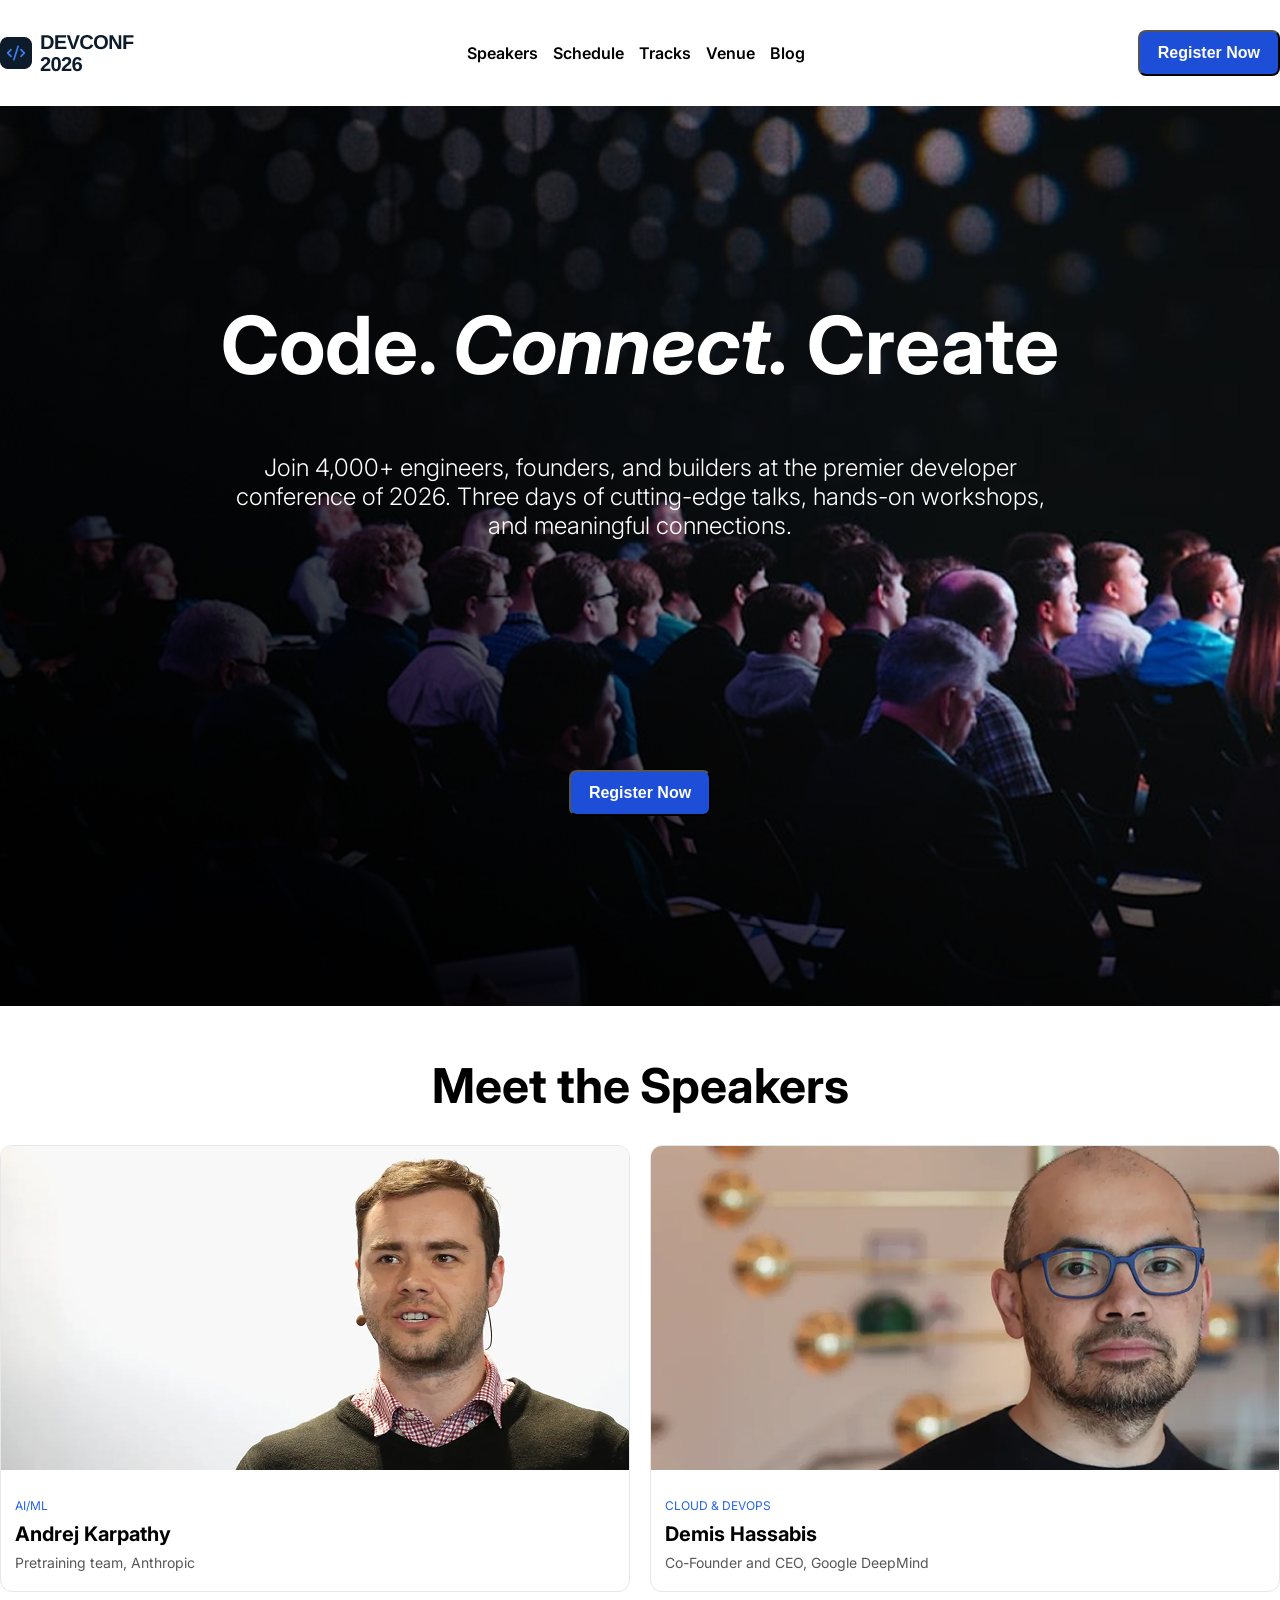
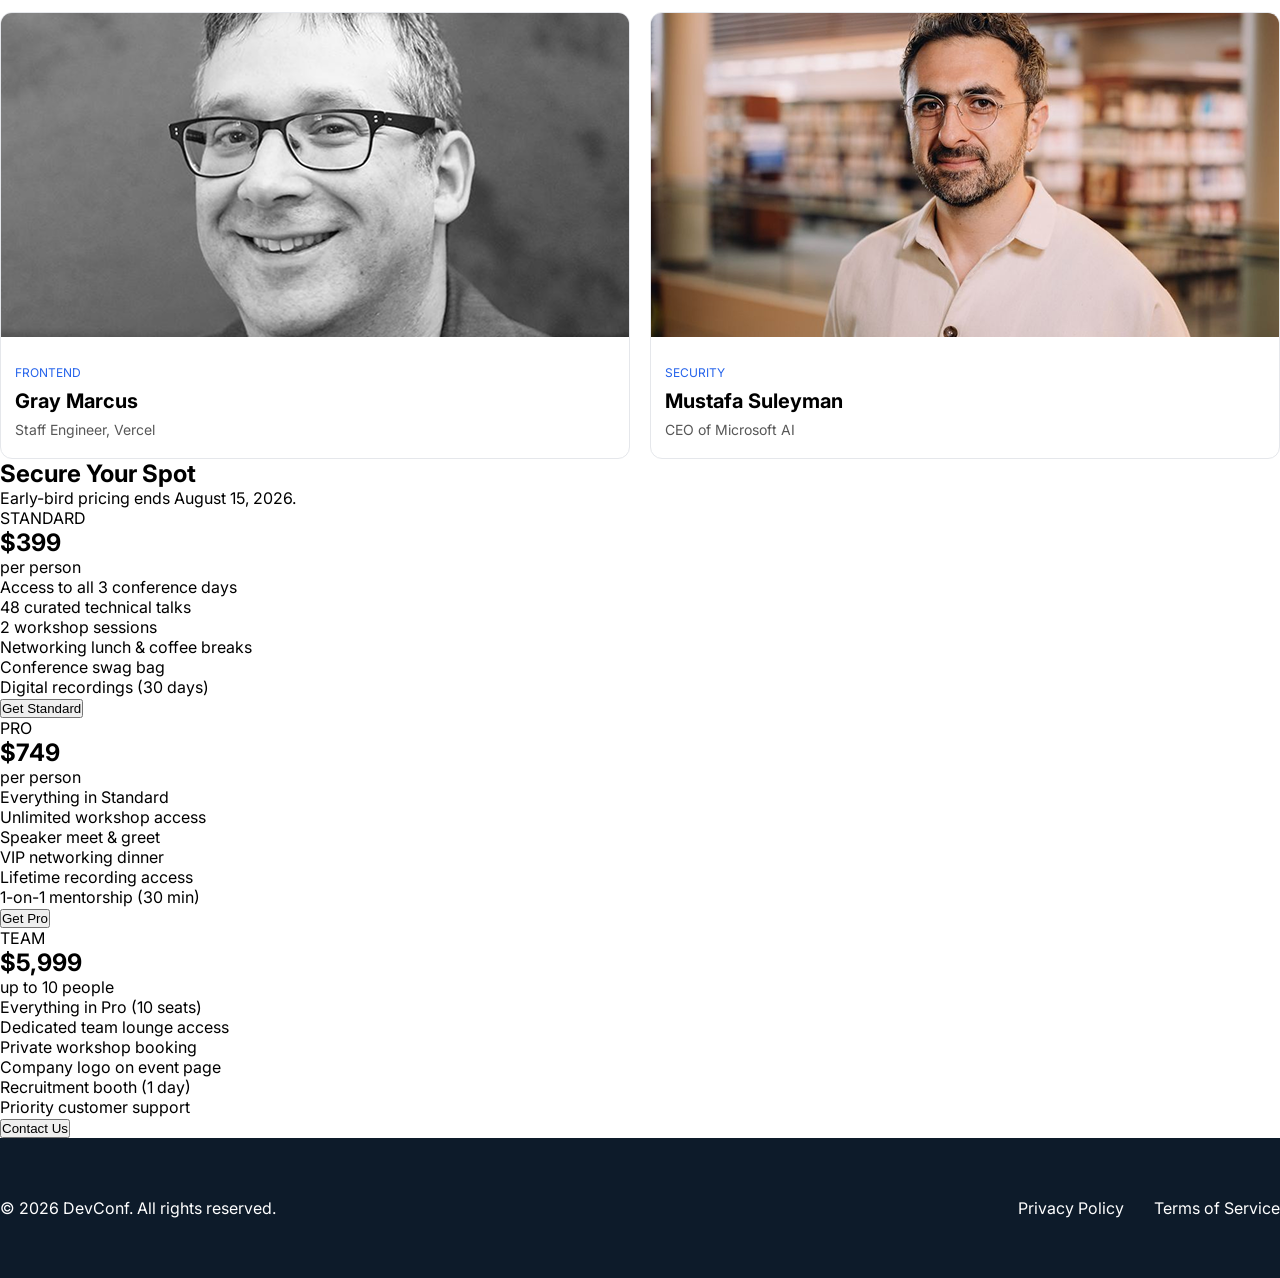
==== index.html @ ec82d4f7 "footer" ====
<!DOCTYPE html>
<html lang="en">

<head>
    <meta charset="UTF-8">
    <meta name="viewport" content="width=device-width, initial-scale=1.0">
    <title>PH- A01-AA-MARUF</title>
    <link rel="shortcut icon" href="./assets/favicon.png" type="image/x-icon">
    <link rel="stylesheet" href="style.css">
</head>

<body>
    <header class="container">
        <nav>
            <div class="logo">
                <img src="./assets/logo.png" alt="">
            </div>
            <div class="menu">
                <ul>
                    <li><a href="#">Speakers</a></li>
                    <li><a href="#">Schedule</a></li>
                    <li><a href="#">Tracks</a></li>
                    <li><a href="#">Venue</a></li>
                    <li><a href="#">Blog</a></li>
                </ul>
            </div>
            <div>
                <button type="button" class="button">Register Now</button>
            </div>
        </nav>
    </header>
    <main>
        <section class="hero">
            <div class="banner">
                <div class="banner-content">
                    <h2>Code. <em>Connect.</em> Create</h2>
                    <p>Join 4,000+ engineers, founders, and builders at the premier developer <br> conference of 2026.
                        Three
                        days
                        of cutting-edge talks, hands-on workshops, <br> and meaningful connections.</p>
                    <button type="button" class="button">Register Now</button>
                </div>
            </div>
        </section>

        <section class="speaker container">
            <h2>Meet the Speakers</h2>
            <div class="cards">
                <div class="card">
                    <img src="assets/andrej.png" alt="">
                    <div>
                        <span>AI/ML</span>
                        <h3>Andrej Karpathy</h3>
                        <p>Pretraining team, Anthropic</p>
                    </div>
                </div>


                <div class="card">
                    <img src="assets/demis.png" alt="">
                    <div>
                        <span>CLOUD & DEVOPS</span>
                        <h3>Demis Hassabis</h3>
                        <p>Co-Founder and CEO, Google DeepMind</p>
                    </div>
                </div>

                <div class="card">
                    <img src="assets/gary.png" alt="">
                    <div>
                        <span>FRONTEND</span>
                        <h3>Gray Marcus</h3>
                        <p>Staff Engineer, Vercel</p>
                    </div>
                </div>

                <div class="card">
                    <img src="assets/mustafa.png" alt="">
                    <div>
                        <span>SECURITY</span>
                        <h3>Mustafa Suleyman</h3>
                        <p>CEO of Microsoft AI</p>
                    </div>
                </div>
            </div>
        </section>

        <section>
            <div class="pricing">
                <h2>Secure Your Spot</h2>
                <p>Early-bird pricing ends August 15, 2026.</p>
                <div class="sys">
                    <div>
                        <span>STANDARD</span>
                        <h2>$399</h2>
                        <span>per person</span>
                        <ul>
                            <li>Access to all 3 conference days</li>
                            <li>48 curated technical talks</li>
                            <li>2 workshop sessions</li>
                            <li>Networking lunch & coffee breaks</li>
                            <li>Conference swag bag</li>
                            <li>Digital recordings (30 days)</li>
                        </ul>
                        <button type="button">Get Standard</button>
                    </div>
                    <div>
                        <span>PRO</span>
                        <h2>$749</h2>
                        <span>per person</span>
                        <ul>
                            <li>Everything in Standard</li>
                            <li>Unlimited workshop access</li>
                            <li>Speaker meet & greet</li>
                            <li>VIP networking dinner</li>
                            <li>Lifetime recording access</li>
                            <li>1-on-1 mentorship (30 min)</li>
                        </ul>
                        <button type="button">Get Pro</button>
                    </div>
                    <div>
                        <span>TEAM</span>
                        <h2>$5,999</h2>
                        <span>up to 10 people</span>
                        <ul>
                            <li>Everything in Pro (10 seats)</li>
                            <li>Dedicated team lounge access</li>
                            <li>Private workshop booking</li>
                            <li>Company logo on event page</li>
                            <li>Recruitment booth (1 day)</li>
                            <li>Priority customer support</li>
                        </ul>
                        <button type="button">Contact Us</button>
                    </div>
                </div>
            </div>
        </section>
        <section>
            <div class="contact"></div>
        </section>
    </main>
    <footer>
        <div class="container">
            <div class="foot">
                <div>
                    <p>© 2026 DevConf. All rights reserved.</p>
                </div>
                <div class="icon"></div>
                <div class="privacy-terms">
                    <p>Privacy Policy </p>
                    <p>Terms of Service</p>
                </div>
            </div>
        </div>

    </footer>
</body>

</html>
---- style.css ----
/* important things start */

@import url('https://fonts.googleapis.com/css2?family=Inter:ital,opsz,wght@0,14..32,100..900;1,14..32,100..900&display=swap');
*{
    margin: 0;
    padding: 0;
    box-sizing: border-box;
}

body {
    /* margin: 0 auto; */
    font-family: "Inter", sans-serif;
}

ul li {
    list-style: none;
}
a{
    text-decoration: none;
    color: black;
}

.container {
    max-width: 1280px;
    margin: 0 auto;
}
/* important things end */
/* nav start  */
nav{
    margin: 30px 0;
    display: flex;
    justify-content: space-between;
    align-items: center;
}

nav .logo {
    width: 134px;
    height: 44px;
    cursor: pointer;
} 

nav .menu ul{
    display: flex;
    justify-content: center;
    align-items: center;
    gap: 15px;
    font-size: 16px;
    font-weight: 600;
}

.button {
    padding: 12px 18px;
    background-color: #1d4ed8;
    color: white;
    border-radius: 8px;
    cursor: pointer;
    font-size: 16px;
    font-weight: bold;
}
/* nav end */
/* section banner start  */
.hero {
    background-image: url(assets/banner.png);
    background-repeat: no-repeat;
    background-size: cover;
    background-position: center;
    height: 100vh;
    
    display: flex;
    justify-content: center;
    align-items: center;
}

.hero .banner {
    color: white;
}

.banner-content {
    text-align: center;
}

.banner-content h2 {
    font-size: 80px;
    padding-bottom: 60px;
}

.banner-content p {
    line-height: initial;
    font-size: 24px;
    padding-bottom: 100px;
    font-weight: 300; 
}

.banner-content button {
    margin-top: 130px;
}
/* section banner end */

/* section speaker start */
.speaker {
    margin-top: 50px;
}

.speaker h2 {
    text-align: center;
    font-size: 48px;
    margin-bottom: 30px;
}

.speaker .cards {
    display: grid;
    grid-template-columns: repeat(2, 1fr);
    gap: 20px;
}

.speaker .cards .card {
    border: solid 1px #e5e7eb;
    border-radius: 12px;
    overflow: hidden;
    
}

.speaker .cards .card div {
    padding: 20px 14px;
}

.speaker .cards .card div h3 {
    padding: 8px 0;
}

.speaker .cards .card span {
    font-size: 12px;
    color: #2563EB;
}
.speaker .cards .card h3 {
    font-size: 20px;
    font-weight: bold;
}
.speaker .cards .card p {
    color: #575757;
    font-size: 14px;
}
/* section speaker end */

/* footer start */
footer {
    background-color: #0D1B2A;
    color: white;
}
.foot {
    display: flex;
    justify-content: space-between;
    align-items: center;
    font-size: 16px;
    padding: 60px 0;
} 
.foot .privacy-terms {
    display: flex;
    justify-content: center;
    align-items: center;
    gap: 30px;
}
/* footer end */
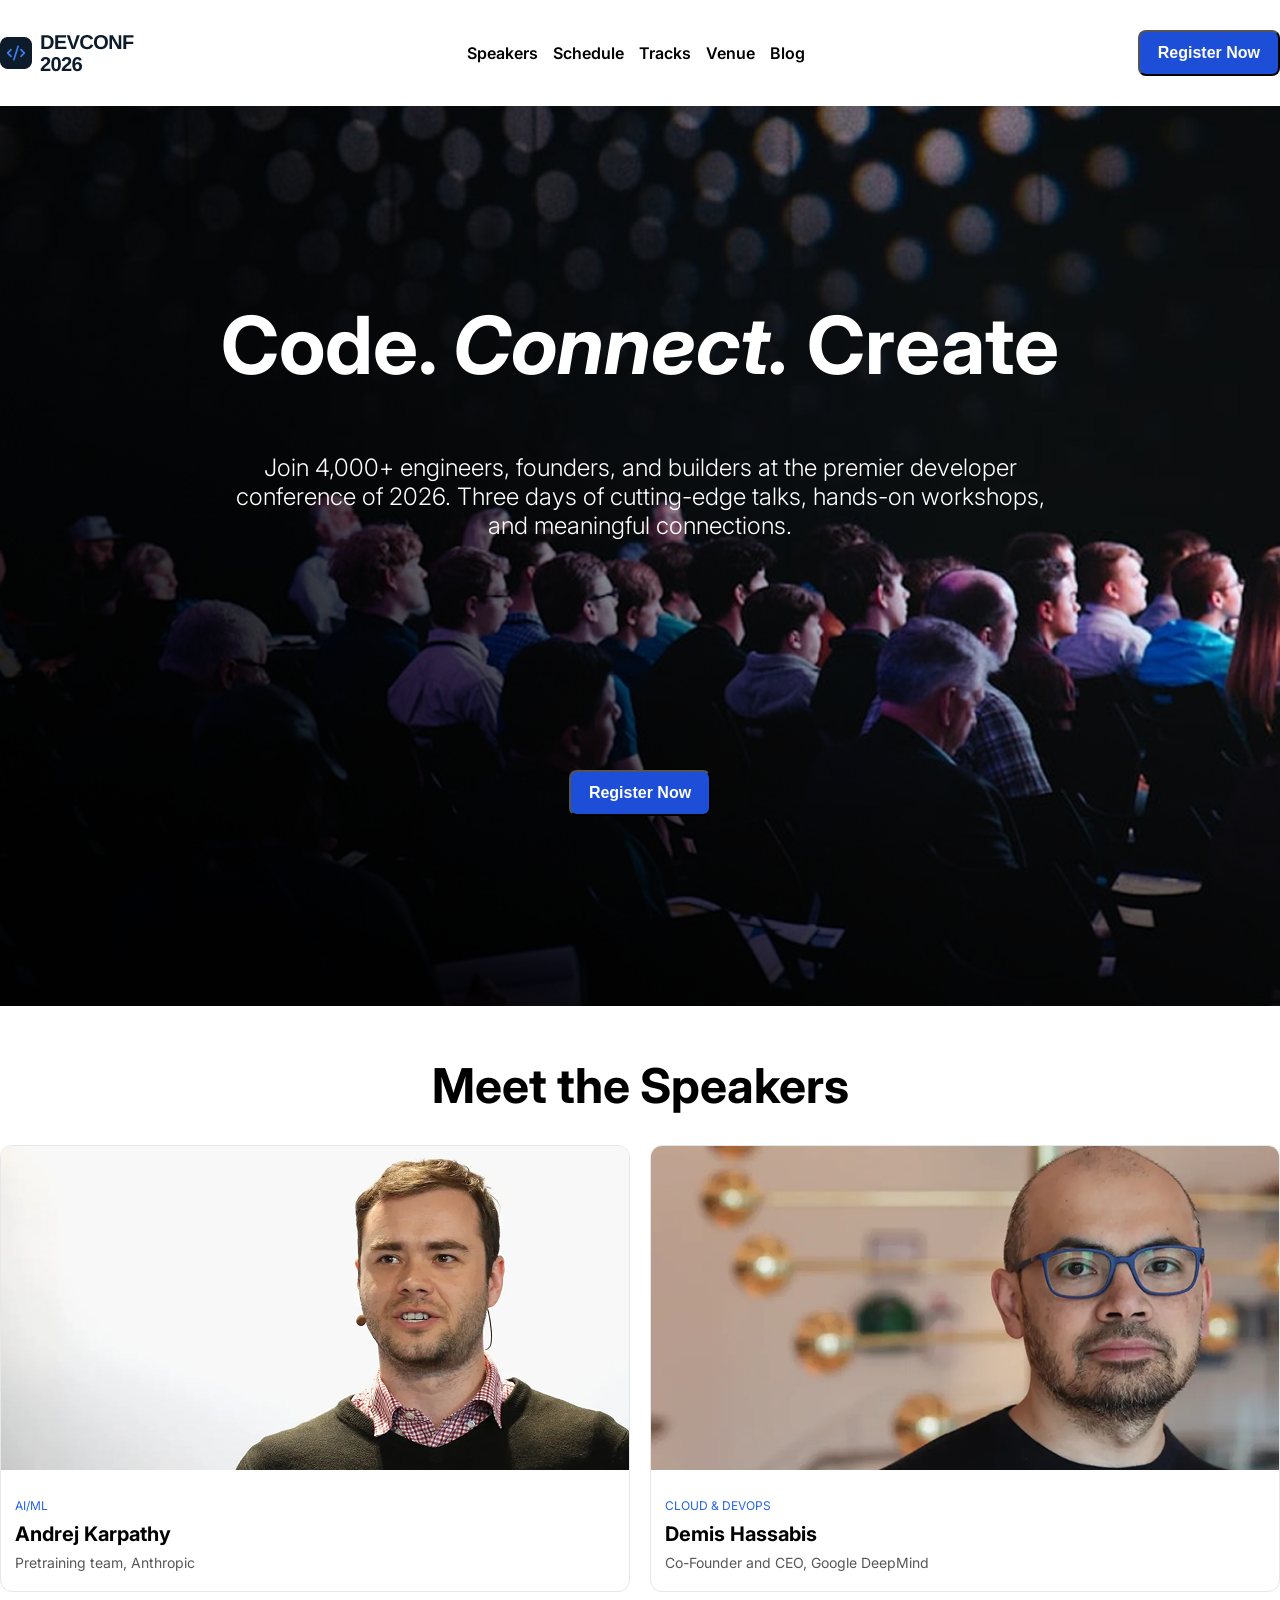
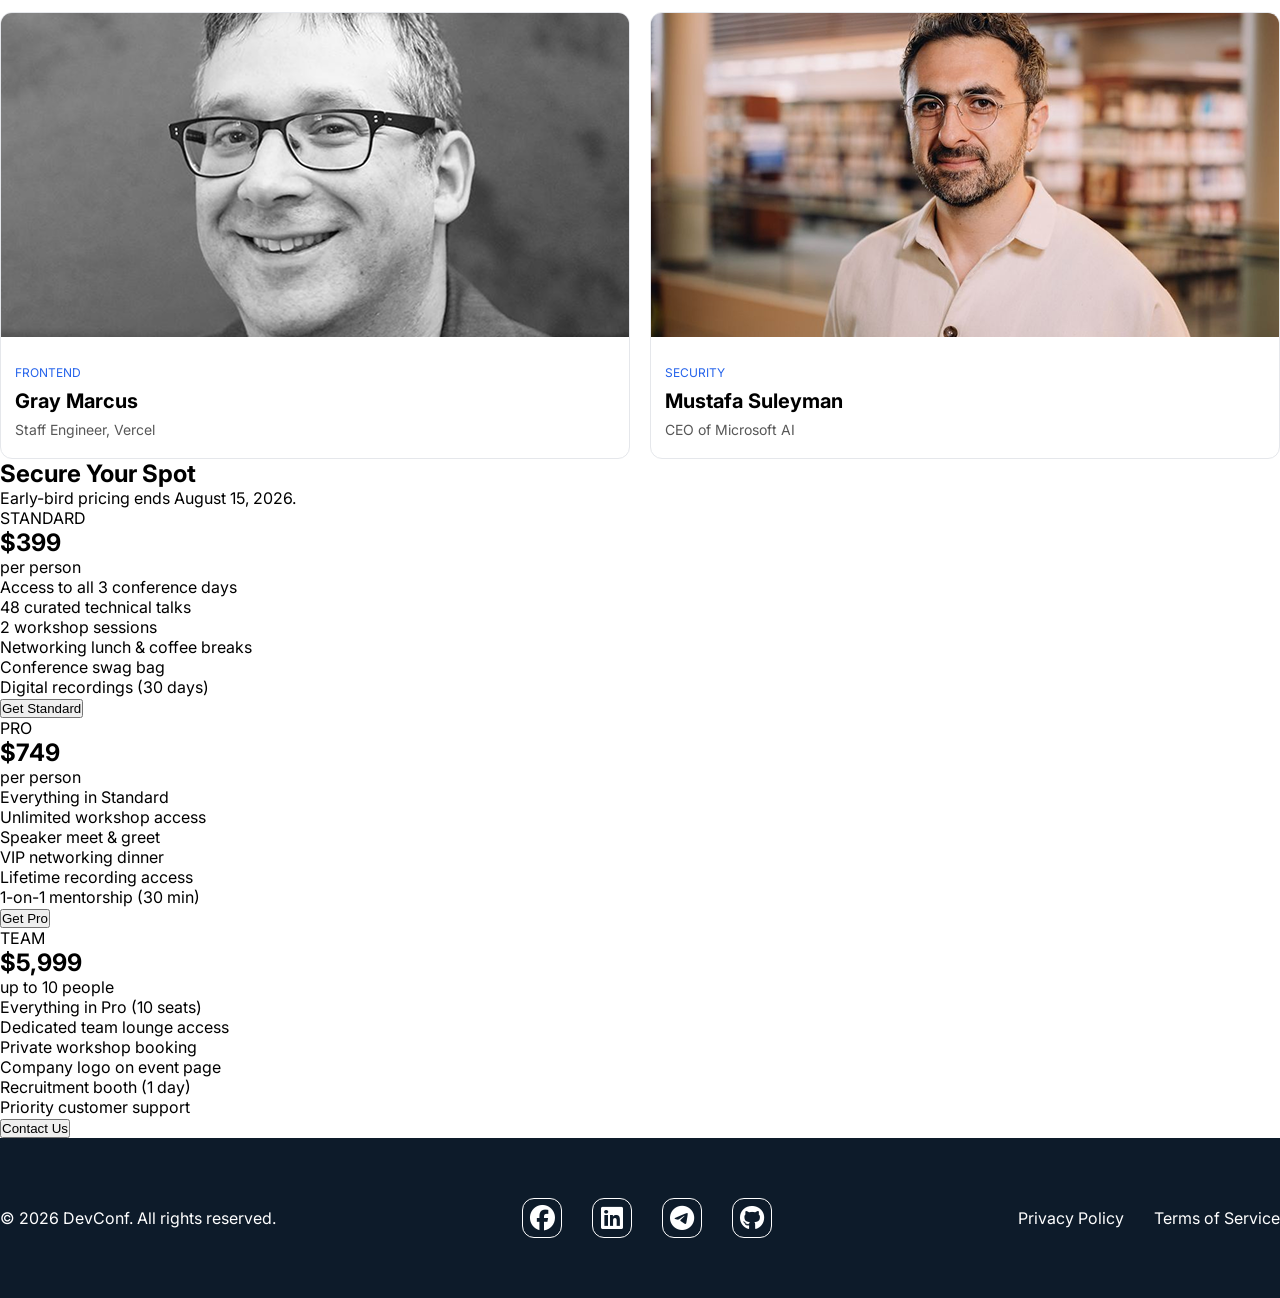
==== commit 16164948: "footer complete" ====
--- a/index.html
+++ b/index.html
@@ -6,6 +6,8 @@
     <meta name="viewport" content="width=device-width, initial-scale=1.0">
     <title>PH- A01-AA-MARUF</title>
     <link rel="shortcut icon" href="./assets/favicon.png" type="image/x-icon">
+    <!-- Font Awesome -->
+    <link rel="stylesheet" href="https://cdnjs.cloudflare.com/ajax/libs/font-awesome/6.7.2/css/all.min.css">
     <link rel="stylesheet" href="style.css">
 </head>
 
@@ -145,7 +147,23 @@
                 <div>
                     <p>© 2026 DevConf. All rights reserved.</p>
                 </div>
-                <div class="icon"></div>
+                <div class="icon">
+                    <a href="https://www.facebook.com/nhkhan6965?_rdc=1&_rdr#" target="_blank" class="facebook">
+                        <i class="fa-brands fa-facebook"></i>
+                    </a>
+
+                    <a href="https://www.linkedin.com/in/abdullah-al-maruf-49b6b0374/" target="_blank" class="linkedin">
+                        <i class="fa-brands fa-linkedin"></i>
+                    </a>
+
+                    <a href="https://web.telegram.org/k/" target="_blank" class="telegram">
+                        <i class="fa-brands fa-telegram"></i>
+                    </a>
+
+                    <a href="https://github.com/thecodermaruf" target="_blank" class="github">
+                        <i class=" fa-brands fa-github"></i>
+                    </a>
+                </div>
                 <div class="privacy-terms">
                     <p>Privacy Policy </p>
                     <p>Terms of Service</p>
--- a/style.css
+++ b/style.css
@@ -146,6 +146,8 @@
 footer {
     background-color: #0D1B2A;
     color: white;
+    width: 100%;
+    height: 160px;
 }
 .foot {
     display: flex;
@@ -154,6 +156,69 @@
     font-size: 16px;
     padding: 60px 0;
 } 
+
+.icon {
+    display: flex;
+    justify-content: center;
+    align-items: center;
+    gap: 30px;
+}
+
+.icon a {
+    width: 40px;
+    height: 40px;
+    border: solid 1px white;
+    text-decoration: none;
+    color: white;
+    
+    display: flex;
+    justify-content: center;
+    align-items: center;
+    border-radius: 12px;
+    transition: all .3s ease-in-out;
+}
+
+.icon a:hover {
+    background-color: white;
+}
+
+.icon .facebook {
+    font-size: 25px;
+    transition: all .3s ease-in-out;
+}
+
+.icon .facebook:hover {
+    color: #0862F7;
+}
+
+.icon .telegram {
+    font-size: 25px;
+    transition: all .3s ease-in-out;
+}
+
+.icon .telegram:hover {
+    color: #27A3E2;
+}
+
+.icon .linkedin {
+    font-size: 25px;
+    transition: all .3s ease-in-out;
+}
+
+.icon .linkedin:hover {
+    color: #007AB5;
+}
+
+.icon .github {
+    font-size: 25px;
+    color: white;
+    transition: all .3s ease-in-out;
+}
+
+.icon .github:hover {
+    color: black;
+}
+
 .foot .privacy-terms {
     display: flex;
     justify-content: center;
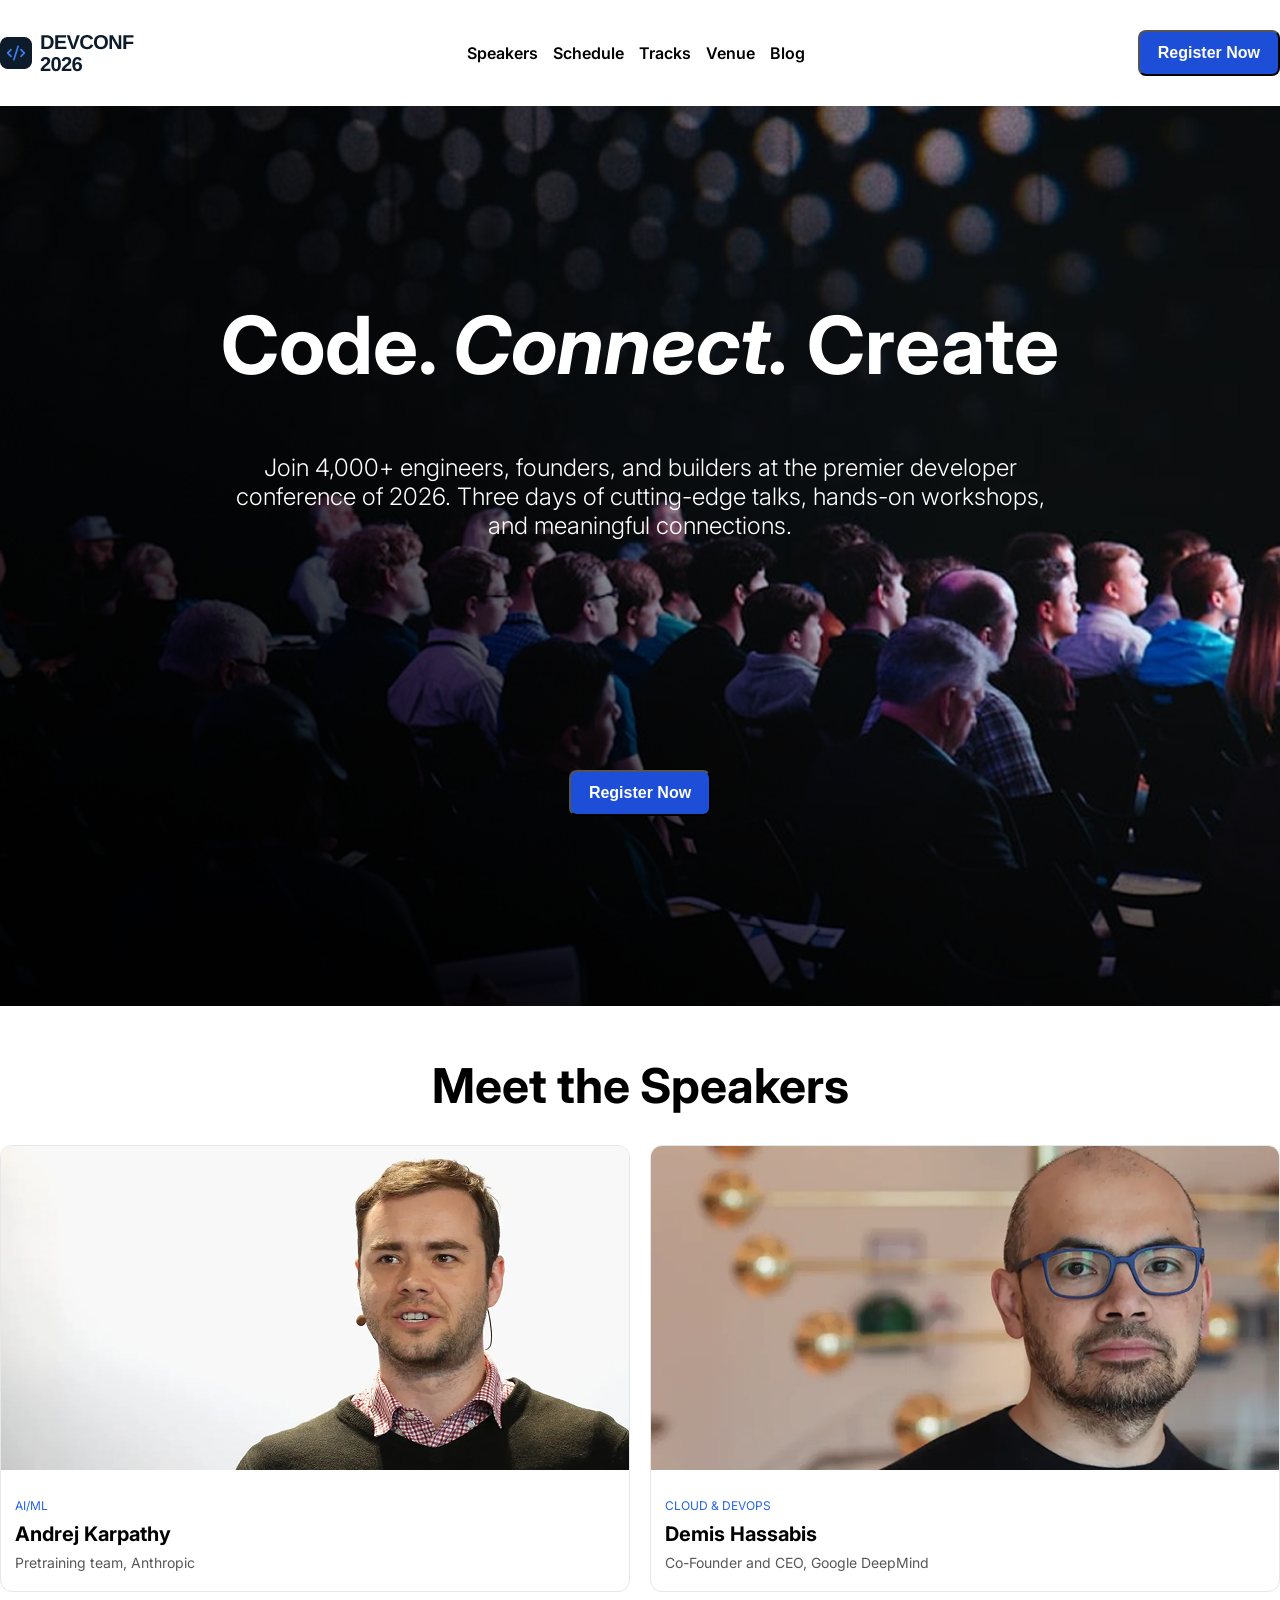
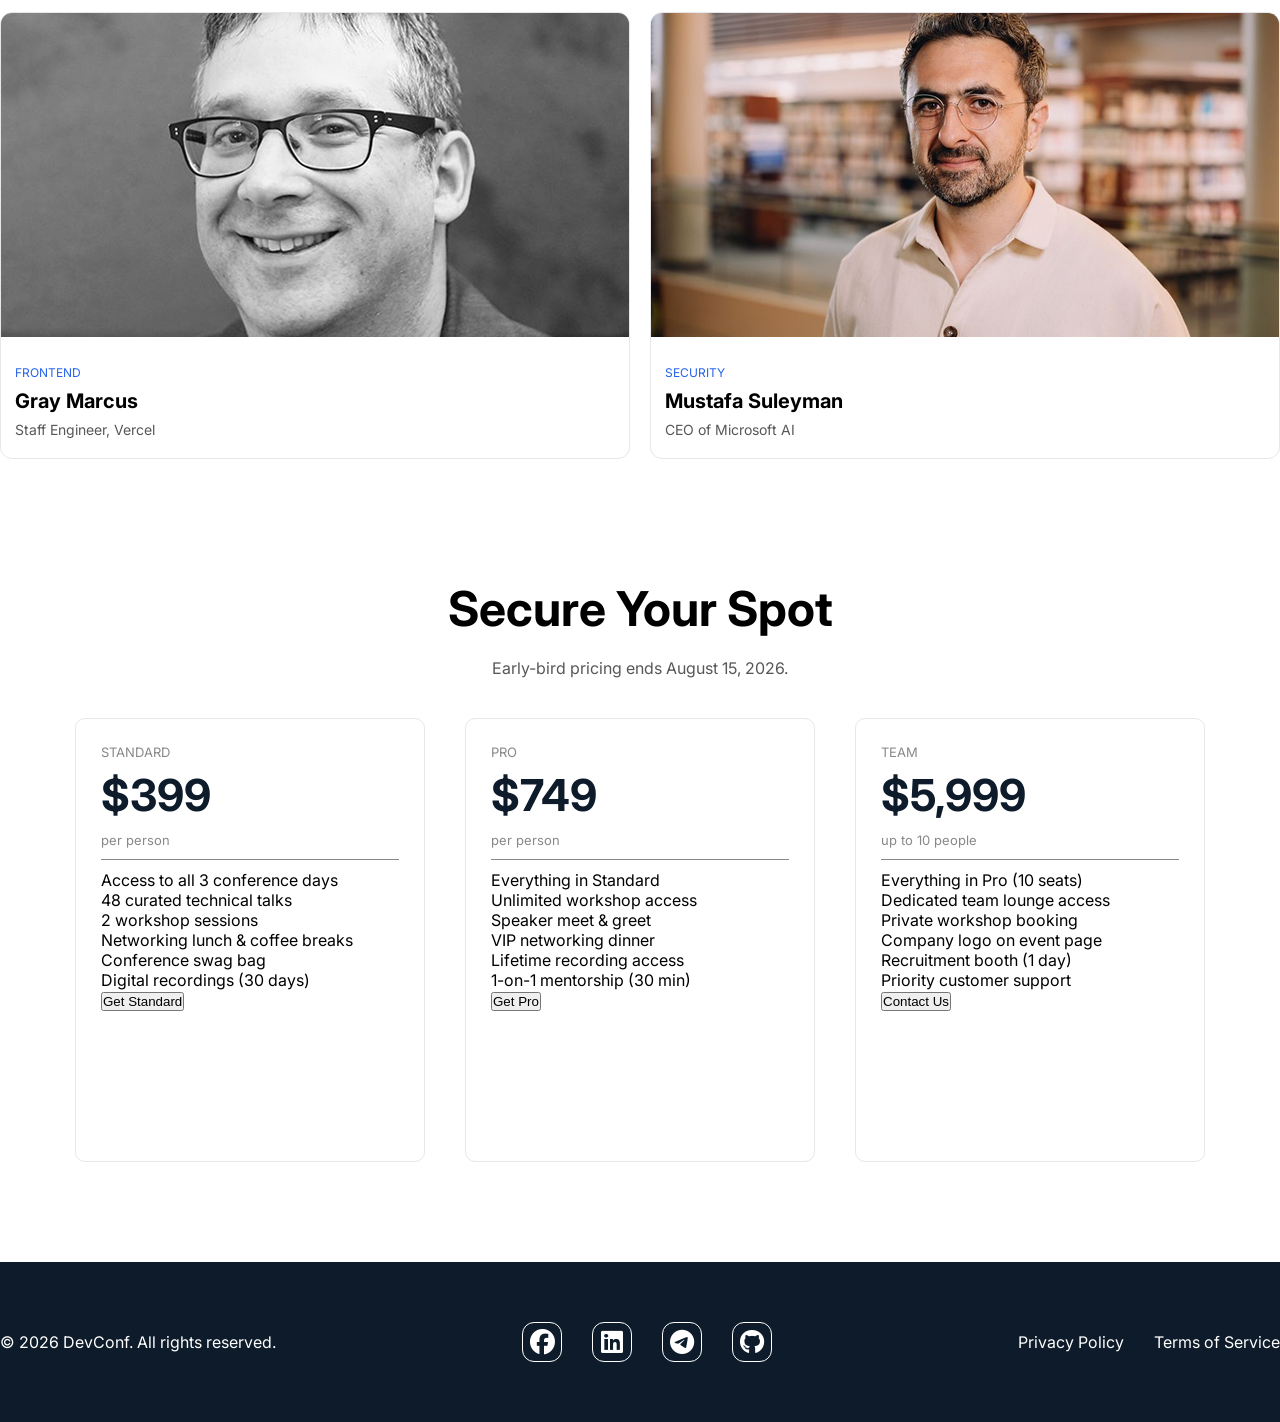
==== commit 9cd49184: "price card" ====
--- a/index.html
+++ b/index.html
@@ -87,56 +87,55 @@
             </div>
         </section>
 
-        <section>
-            <div class="pricing">
-                <h2>Secure Your Spot</h2>
-                <p>Early-bird pricing ends August 15, 2026.</p>
-                <div class="sys">
-                    <div>
-                        <span>STANDARD</span>
-                        <h2>$399</h2>
-                        <span>per person</span>
-                        <ul>
-                            <li>Access to all 3 conference days</li>
-                            <li>48 curated technical talks</li>
-                            <li>2 workshop sessions</li>
-                            <li>Networking lunch & coffee breaks</li>
-                            <li>Conference swag bag</li>
-                            <li>Digital recordings (30 days)</li>
-                        </ul>
-                        <button type="button">Get Standard</button>
-                    </div>
-                    <div>
-                        <span>PRO</span>
-                        <h2>$749</h2>
-                        <span>per person</span>
-                        <ul>
-                            <li>Everything in Standard</li>
-                            <li>Unlimited workshop access</li>
-                            <li>Speaker meet & greet</li>
-                            <li>VIP networking dinner</li>
-                            <li>Lifetime recording access</li>
-                            <li>1-on-1 mentorship (30 min)</li>
-                        </ul>
-                        <button type="button">Get Pro</button>
-                    </div>
-                    <div>
-                        <span>TEAM</span>
-                        <h2>$5,999</h2>
-                        <span>up to 10 people</span>
-                        <ul>
-                            <li>Everything in Pro (10 seats)</li>
-                            <li>Dedicated team lounge access</li>
-                            <li>Private workshop booking</li>
-                            <li>Company logo on event page</li>
-                            <li>Recruitment booth (1 day)</li>
-                            <li>Priority customer support</li>
-                        </ul>
-                        <button type="button">Contact Us</button>
-                    </div>
+        <section class="price-card container">
+            <h3>Secure Your Spot</h3>
+            <p>Early-bird pricing ends August 15, 2026.</p>
+            <div class="sys">
+                <div class="standard">
+                    <span>STANDARD</span>
+                    <h2>$399</h2>
+                    <span class="border-b">per person</span>
+                    <ul>
+                        <li>Access to all 3 conference days</li>
+                        <li>48 curated technical talks</li>
+                        <li>2 workshop sessions</li>
+                        <li>Networking lunch & coffee breaks</li>
+                        <li>Conference swag bag</li>
+                        <li>Digital recordings (30 days)</li>
+                    </ul>
+                    <button type="button">Get Standard</button>
+                </div>
+                <div class="pro">
+                    <span class="pro-card">PRO</span>
+                    <h2>$749</h2>
+                    <span class="border-b">per person</span>
+                    <ul>
+                        <li>Everything in Standard</li>
+                        <li>Unlimited workshop access</li>
+                        <li>Speaker meet & greet</li>
+                        <li>VIP networking dinner</li>
+                        <li>Lifetime recording access</li>
+                        <li>1-on-1 mentorship (30 min)</li>
+                    </ul>
+                    <button type="button">Get Pro</button>
+                </div>
+                <div class="ream">
+                    <span>TEAM</span>
+                    <h2>$5,999</h2>
+                    <span class="border-b">up to 10 people</span>
+                    <ul>
+                        <li>Everything in Pro (10 seats)</li>
+                        <li>Dedicated team lounge access</li>
+                        <li>Private workshop booking</li>
+                        <li>Company logo on event page</li>
+                        <li>Recruitment booth (1 day)</li>
+                        <li>Priority customer support</li>
+                    </ul>
+                    <button type="button">Contact Us</button>
                 </div>
             </div>
         </section>
+
         <section>
             <div class="contact"></div>
         </section>
--- a/style.css
+++ b/style.css
@@ -142,6 +142,61 @@
 }
 /* section speaker end */
 
+/* section pricing start */
+.price-card {
+    margin-top: 80px;
+    margin-bottom: 60px;
+    padding: 40px 0;
+}
+
+.price-card h3 {
+    text-align: center;
+    font-size: 48px;
+}
+
+.price-card p {
+    text-align: center;
+    font-size: 16px;
+    color: #575757;
+    padding-top: 20px;
+}
+
+.price-card .sys {
+    padding-top: 40px;
+    display: flex;
+    justify-content: center;
+    align-items: center;
+    gap: 40px;
+}
+
+.price-card .sys div {
+    border: solid 1.5px #E5E7EB;
+    width: 350px;
+    height: 444px;
+    border-radius: 10px;
+    padding: 22px 25px;
+}
+
+.price-card .sys div span {
+    color: #888888;
+    font-size: 13px;
+}
+
+.price-card .sys div h2 {
+    font-size: 44px;
+    font-weight: bold;
+    color: #0D1B2A;
+    padding: 7px 0;
+}
+
+
+.price-card .sys div ul  {
+    margin-top: 10px;
+    padding-top: 10px;
+    border-top: solid 1px #888888;
+} 
+/* section pricing end */
+
 /* footer start */
 footer {
     background-color: #0D1B2A;
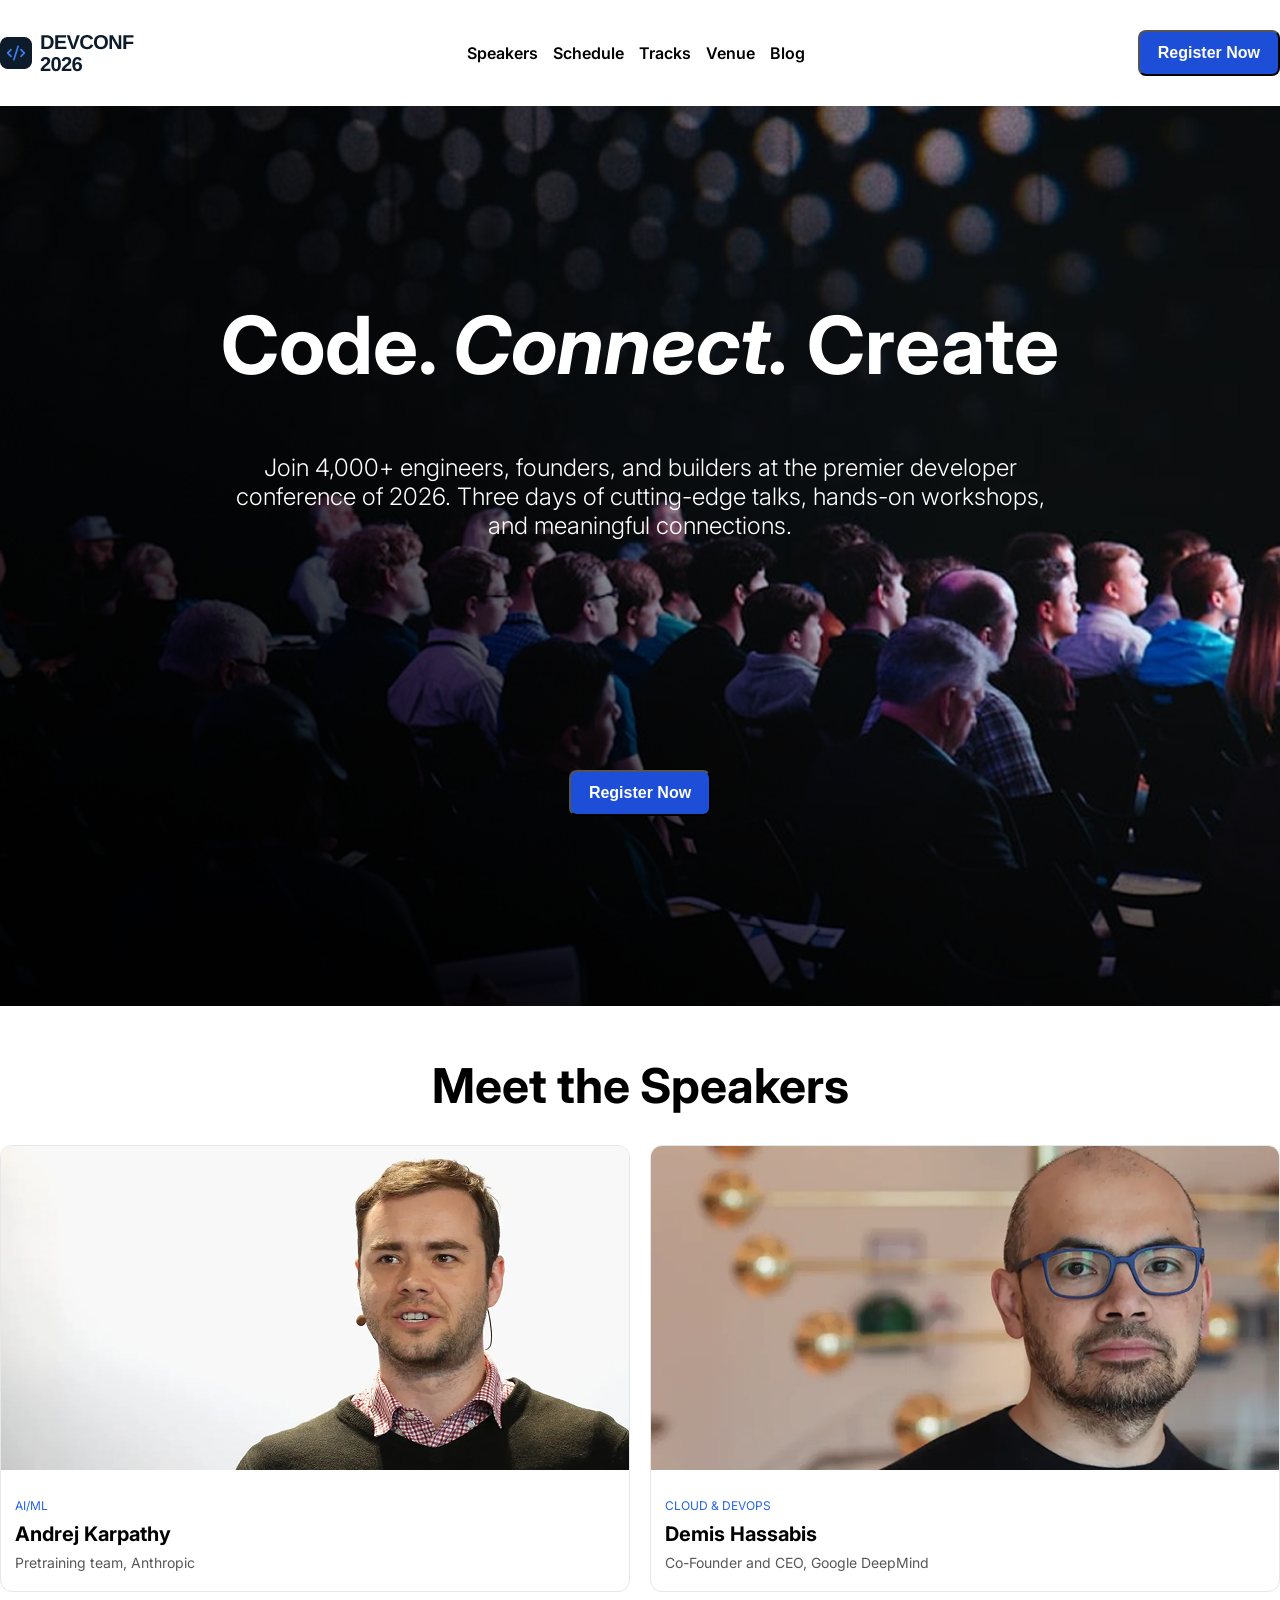
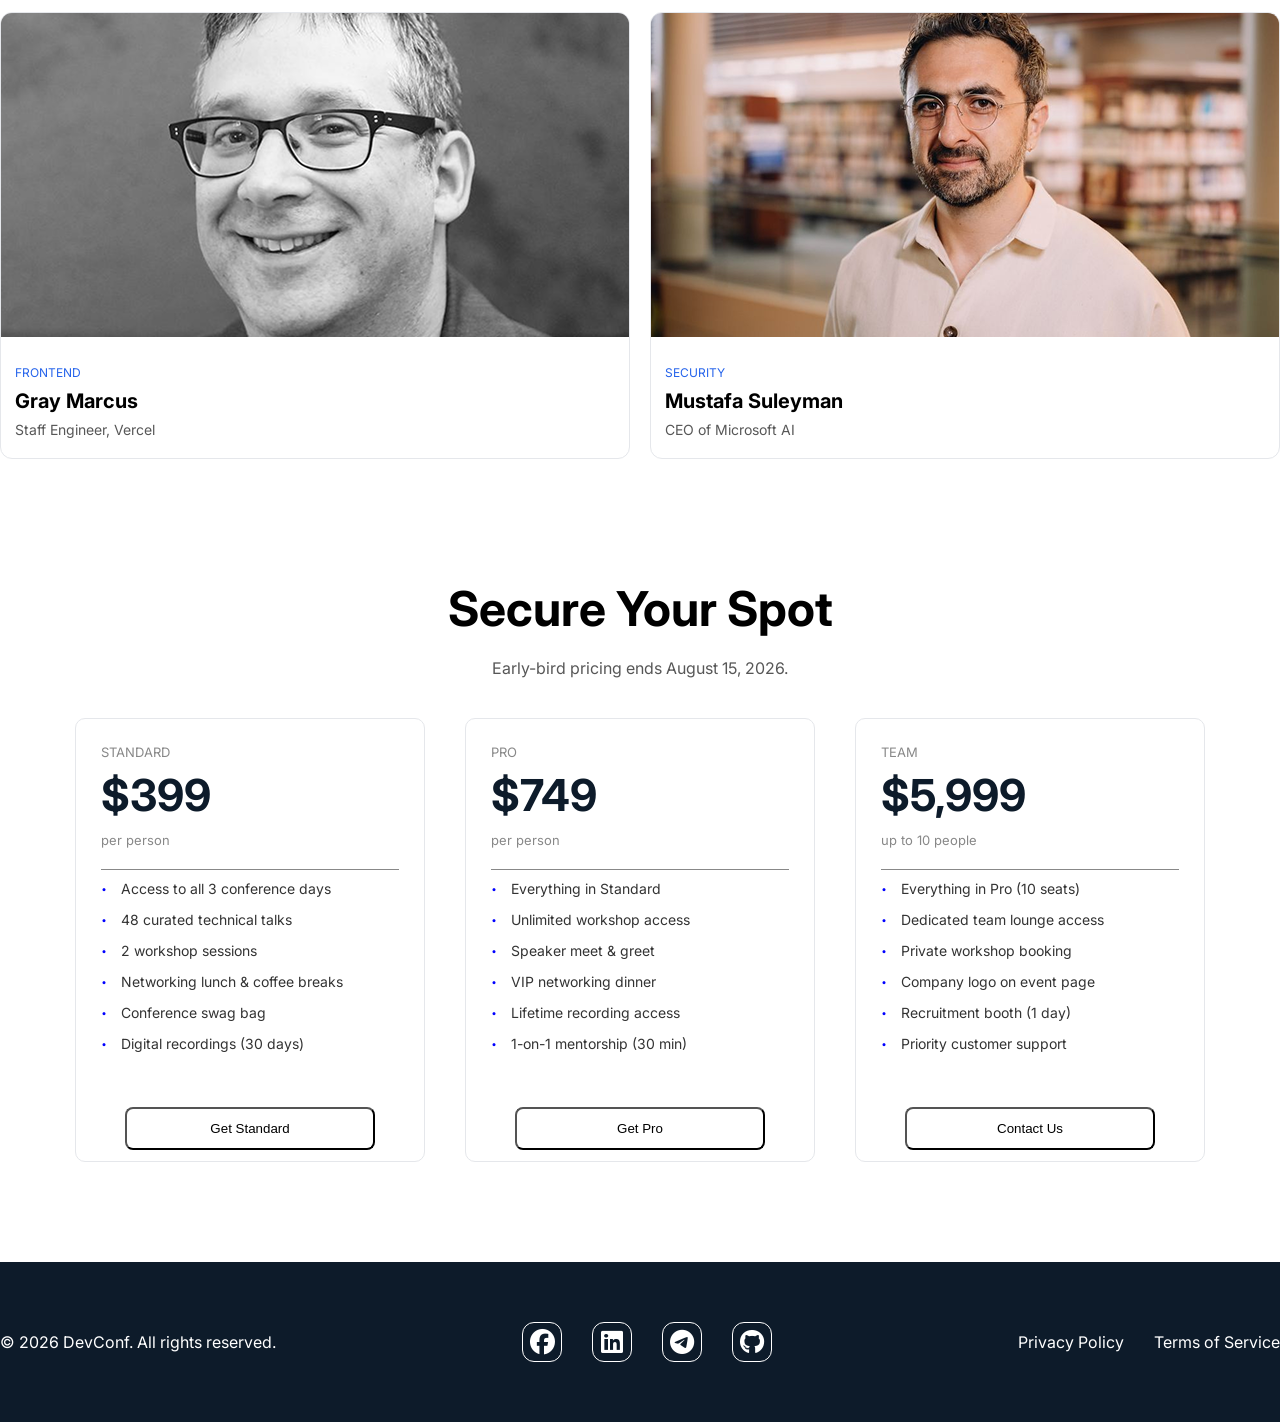
==== commit 7c12126d: "price card ul li btn .etc" ====
--- a/index.html
+++ b/index.html
@@ -94,8 +94,9 @@
                 <div class="standard">
                     <span>STANDARD</span>
                     <h2>$399</h2>
-                    <span class="border-b">per person</span>
-                    <ul>
+                    <span>per person</span>
+                    <p class="border-b"></p>
+                    <ul class="list">
                         <li>Access to all 3 conference days</li>
                         <li>48 curated technical talks</li>
                         <li>2 workshop sessions</li>
@@ -103,13 +104,14 @@
                         <li>Conference swag bag</li>
                         <li>Digital recordings (30 days)</li>
                     </ul>
-                    <button type="button">Get Standard</button>
+                    <button type="button" class="btn">Get Standard</button>
                 </div>
                 <div class="pro">
                     <span class="pro-card">PRO</span>
                     <h2>$749</h2>
-                    <span class="border-b">per person</span>
-                    <ul>
+                    <span>per person</span>
+                    <p class="border-b"></p>
+                    <ul class="list">
                         <li>Everything in Standard</li>
                         <li>Unlimited workshop access</li>
                         <li>Speaker meet & greet</li>
@@ -117,13 +119,14 @@
                         <li>Lifetime recording access</li>
                         <li>1-on-1 mentorship (30 min)</li>
                     </ul>
-                    <button type="button">Get Pro</button>
+                    <button type="button" class="btn">Get Pro</button>
                 </div>
                 <div class="ream">
                     <span>TEAM</span>
                     <h2>$5,999</h2>
-                    <span class="border-b">up to 10 people</span>
-                    <ul>
+                    <span>up to 10 people</span>
+                    <p class="border-b"></p>
+                    <ul class="list">
                         <li>Everything in Pro (10 seats)</li>
                         <li>Dedicated team lounge access</li>
                         <li>Private workshop booking</li>
@@ -131,7 +134,7 @@
                         <li>Recruitment booth (1 day)</li>
                         <li>Priority customer support</li>
                     </ul>
-                    <button type="button">Contact Us</button>
+                    <button type="button" class="btn">Contact Us</button>
                 </div>
             </div>
         </section>
--- a/style.css
+++ b/style.css
@@ -193,8 +193,42 @@
 .price-card .sys div ul  {
     margin-top: 10px;
     padding-top: 10px;
-    border-top: solid 1px #888888;
+    border-top: solid 1.5px #888888;
 } 
+
+.price-card .sys div .list {
+    margin: 0 0 65px 0;
+    display: flex;
+    flex-direction: column;
+    gap: 14px;
+}
+.price-card .sys div .list li {
+    color: #333333;
+    font-size: 14px;
+    padding-left: 20px;
+    position: relative;
+}
+
+.price-card .sys div .list li::before {
+    content: ".";
+    color: blue;
+    font-size: 24px;
+    position: absolute;
+    left: 0;
+    top: -12px;
+}
+
+.price-card .sys div .btn {
+    width: 250px;
+    cursor: pointer;
+    padding: 12px 24px;
+    border-radius: 8px;
+    color: 2563eb;
+    background-color: transparent;
+    margin: -12px 24px;
+    
+}
+
 /* section pricing end */
 
 /* footer start */
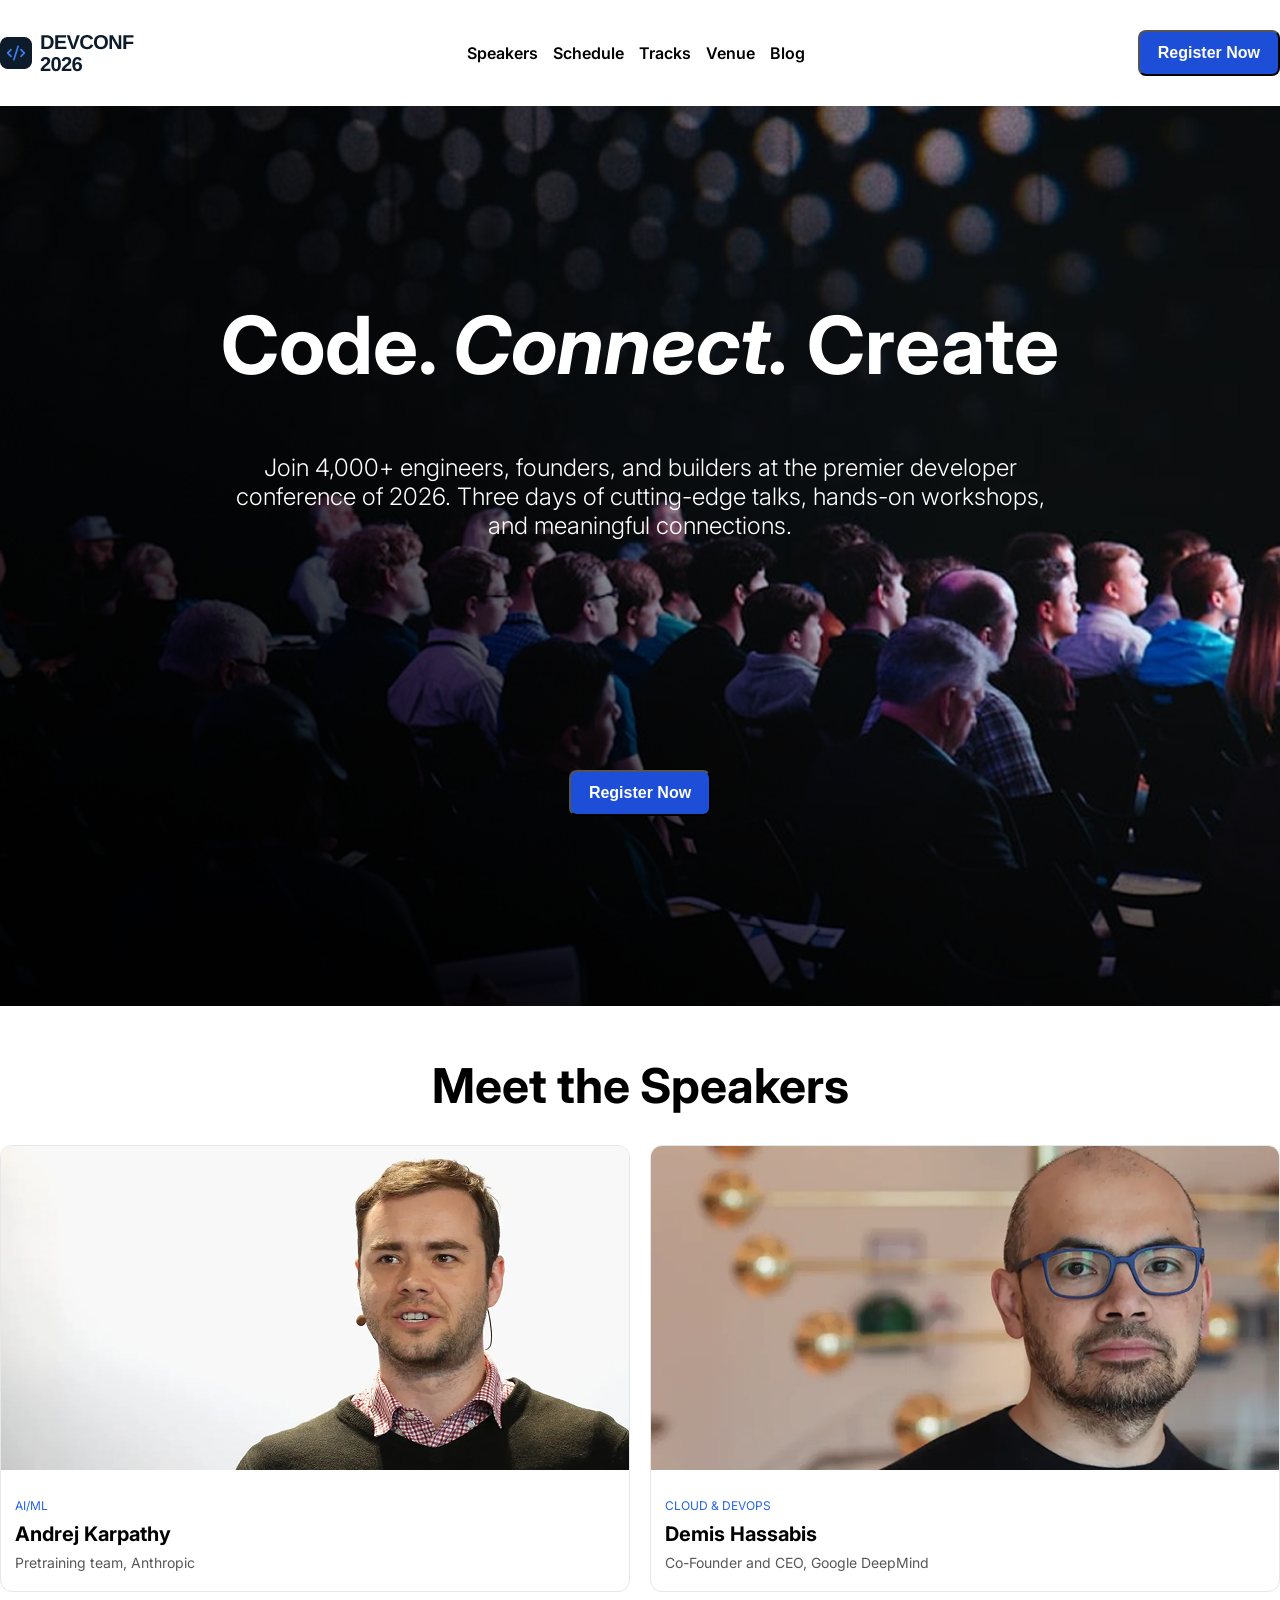
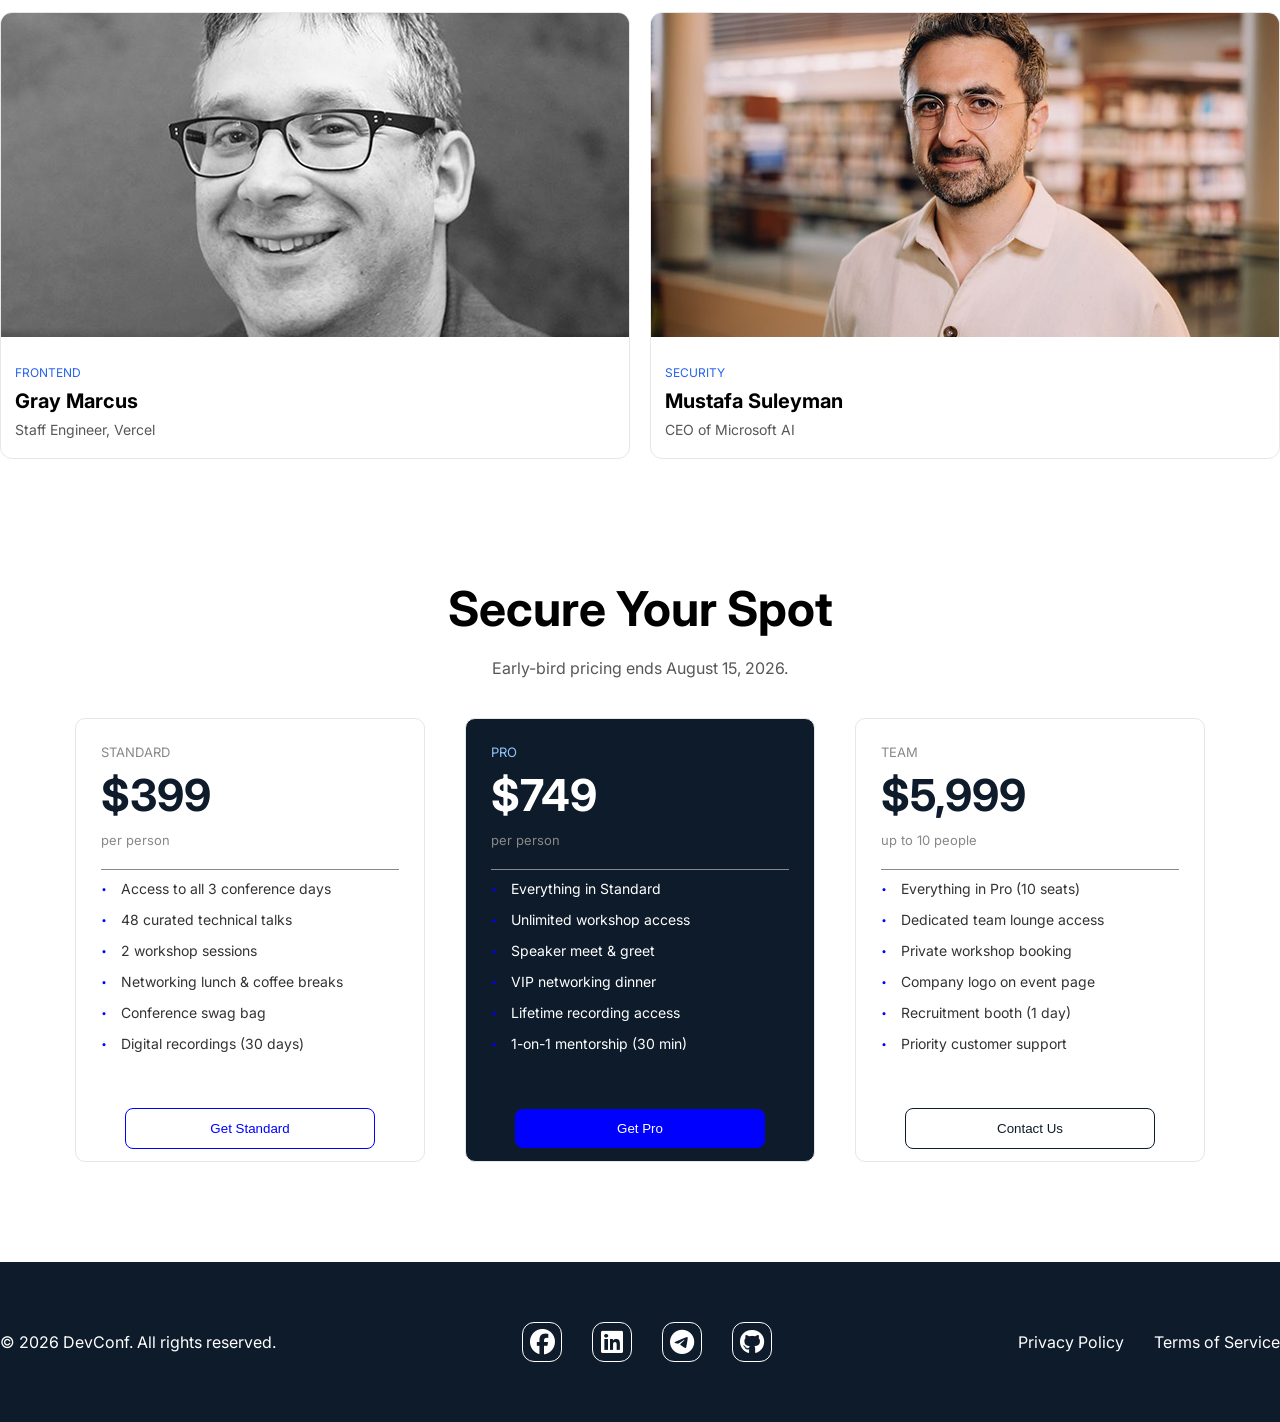
==== commit 7895e38d: "button and price card pro upgrade" ====
--- a/index.html
+++ b/index.html
@@ -104,7 +104,7 @@
                         <li>Conference swag bag</li>
                         <li>Digital recordings (30 days)</li>
                     </ul>
-                    <button type="button" class="btn">Get Standard</button>
+                    <button type="button" class="btn-standard">Get Standard</button>
                 </div>
                 <div class="pro">
                     <span class="pro-card">PRO</span>
@@ -119,9 +119,9 @@
                         <li>Lifetime recording access</li>
                         <li>1-on-1 mentorship (30 min)</li>
                     </ul>
-                    <button type="button" class="btn">Get Pro</button>
+                    <button type="button" class="btn-pro">Get Pro</button>
                 </div>
-                <div class="ream">
+                <div class="team">
                     <span>TEAM</span>
                     <h2>$5,999</h2>
                     <span>up to 10 people</span>
@@ -134,7 +134,7 @@
                         <li>Recruitment booth (1 day)</li>
                         <li>Priority customer support</li>
                     </ul>
-                    <button type="button" class="btn">Contact Us</button>
+                    <button type="button" class="btn-team">Contact Us</button>
                 </div>
             </div>
         </section>
--- a/style.css
+++ b/style.css
@@ -182,6 +182,22 @@
     font-size: 13px;
 }
 
+.price-card .sys .pro {
+    background-color: #0D1B2A;
+}
+
+.price-card .sys .pro h2 {
+    color: white;
+} 
+
+.price-card .sys .pro .list li {
+    color: white;
+}
+
+.price-card .sys div .pro-card {
+    color: #93C5FD;
+}
+
 .price-card .sys div h2 {
     font-size: 44px;
     font-weight: bold;
@@ -218,7 +234,9 @@
     top: -12px;
 }
 
-.price-card .sys div .btn {
+.price-card .sys div .btn-standard,
+.btn-pro,
+.btn-team {
     width: 250px;
     cursor: pointer;
     padding: 12px 24px;
@@ -226,7 +244,21 @@
     color: 2563eb;
     background-color: transparent;
     margin: -12px 24px;
-    
+}
+.price-card .sys div .btn-standard {
+    border: solid 1.5px blue;
+    color: blue;
+}
+
+.price-card .sys div .btn-pro {
+    border: blue;
+    background-color: blue;
+    color: white;
+}
+
+.price-card .sys div .btn-team {
+    border: solid 1.5px #0D1B2A;
+    color: #0D1B2A;
 }
 
 /* section pricing end */
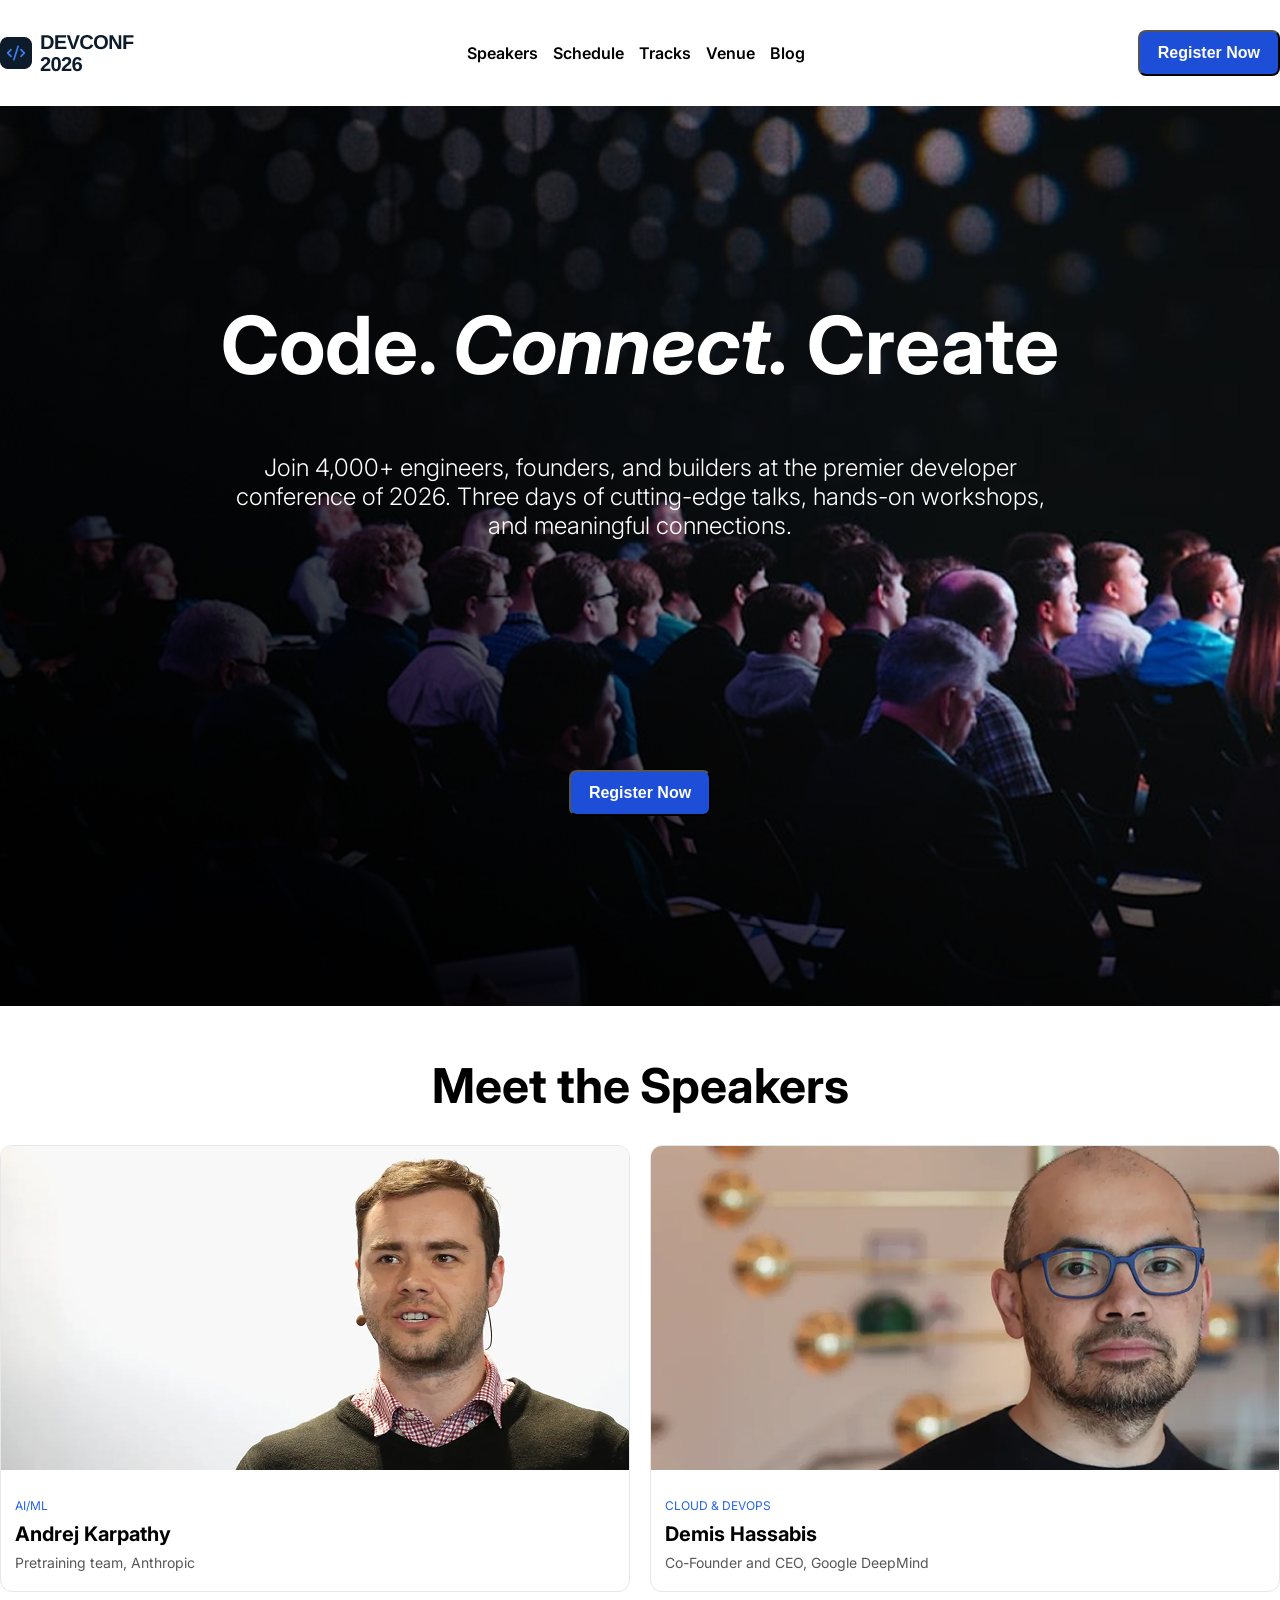
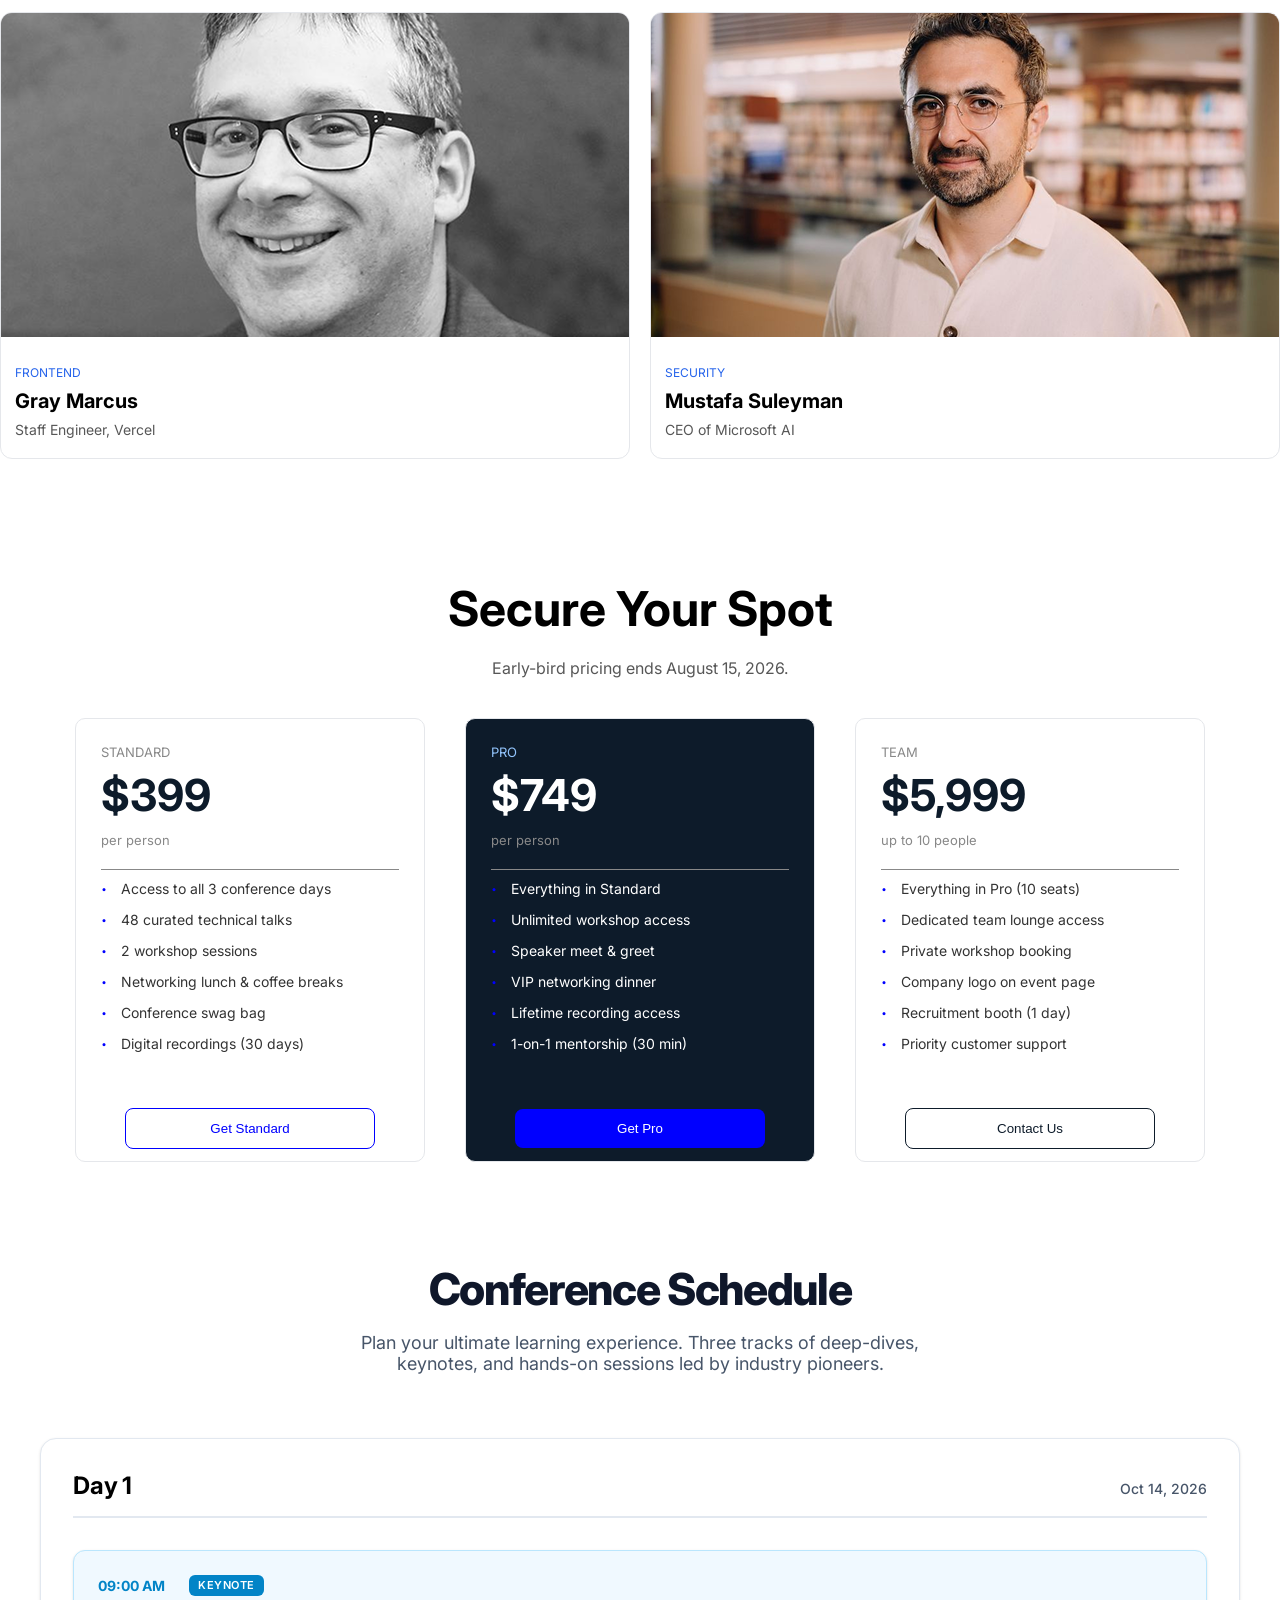
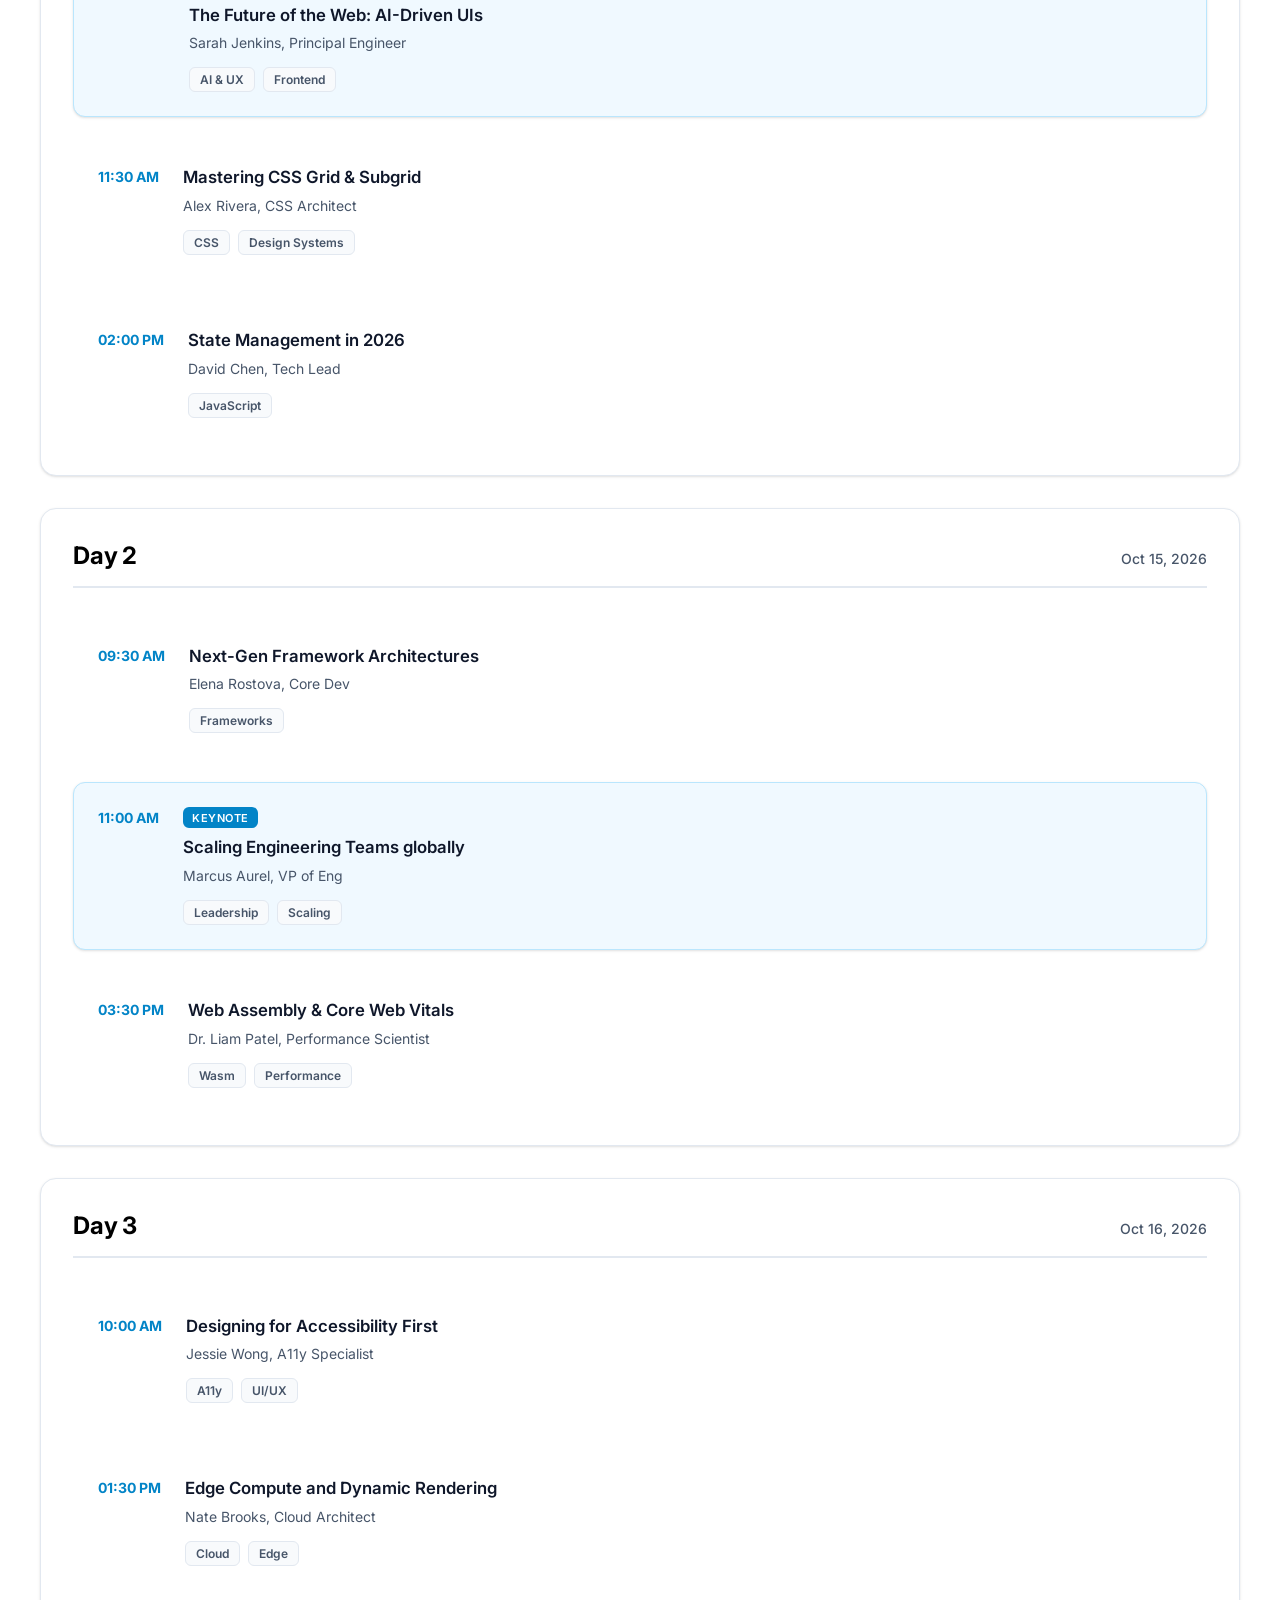
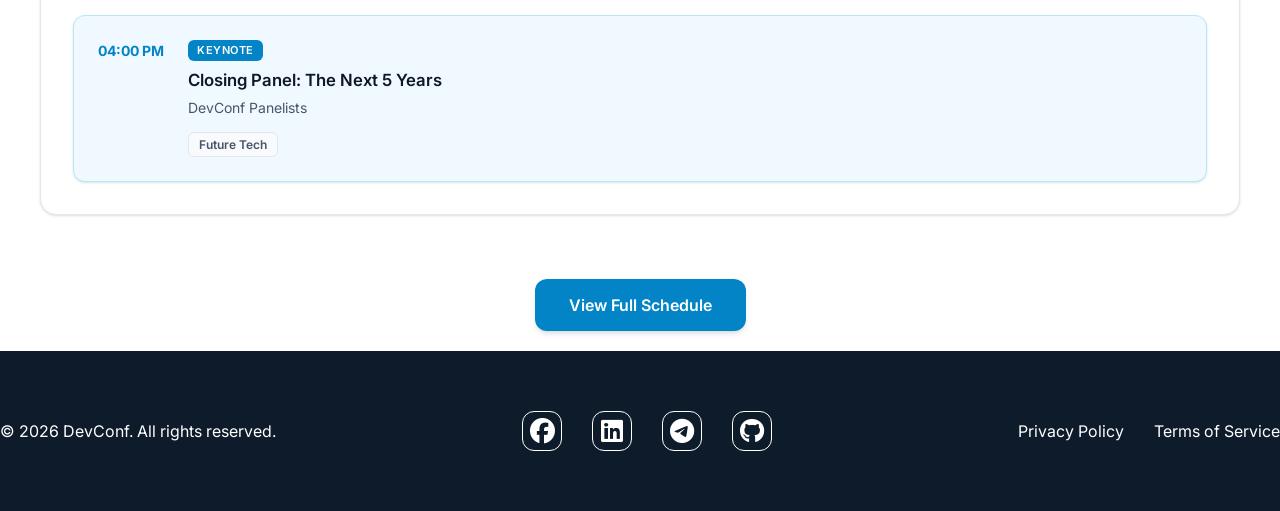
==== commit 2454788c: "Generate a relevant section with AI has done" ====
--- a/index.html
+++ b/index.html
@@ -138,7 +138,149 @@
                 </div>
             </div>
         </section>
-
+        <!-- Generate a relevant section with AI start -->
+        <section class="schedule-section" id="schedule">
+            <div class="schedule-container">
+                <header class="schedule-header">
+                    <h2 class="schedule-title">Conference Schedule</h2>
+                    <p class="schedule-subtitle">Plan your ultimate learning experience. Three tracks of deep-dives,
+                        keynotes, and hands-on sessions led by industry pioneers.</p>
+                </header>
+
+                <div class="schedule-grid">
+                    <article class="schedule-card">
+                        <header class="card-header">
+                            <h3 class="day-title">Day 1</h3>
+                            <time class="day-date" datetime="2026-10-14">Oct 14, 2026</time>
+                        </header>
+                        <div class="timeline">
+                            <div class="session-item keynote">
+                                <time class="session-time" datetime="09:00">09:00 AM</time>
+                                <div class="session-content">
+                                    <span class="badge badge-accent">Keynote</span>
+                                    <h4 class="session-title">The Future of the Web: AI-Driven UIs</h4>
+                                    <p class="session-speaker">Sarah Jenkins, Principal Engineer</p>
+                                    <div class="badge-group">
+                                        <span class="badge">AI & UX</span>
+                                        <span class="badge">Frontend</span>
+                                    </div>
+                                </div>
+                            </div>
+                            <div class="session-item">
+                                <time class="session-time" datetime="11:30">11:30 AM</time>
+                                <div class="session-content">
+                                    <h4 class="session-title">Mastering CSS Grid & Subgrid</h4>
+                                    <p class="session-speaker">Alex Rivera, CSS Architect</p>
+                                    <div class="badge-group">
+                                        <span class="badge">CSS</span>
+                                        <span class="badge">Design Systems</span>
+                                    </div>
+                                </div>
+                            </div>
+                            <div class="session-item">
+                                <time class="session-time" datetime="14:00">02:00 PM</time>
+                                <div class="session-content">
+                                    <h4 class="session-title">State Management in 2026</h4>
+                                    <p class="session-speaker">David Chen, Tech Lead</p>
+                                    <div class="badge-group">
+                                        <span class="badge">JavaScript</span>
+                                    </div>
+                                </div>
+                            </div>
+                        </div>
+                    </article>
+
+                    <article class="schedule-card">
+                        <header class="card-header">
+                            <h3 class="day-title">Day 2</h3>
+                            <time class="day-date" datetime="2026-10-15">Oct 15, 2026</time>
+                        </header>
+                        <div class="timeline">
+                            <div class="session-item">
+                                <time class="session-time" datetime="09:30">09:30 AM</time>
+                                <div class="session-content">
+                                    <h4 class="session-title">Next-Gen Framework Architectures</h4>
+                                    <p class="session-speaker">Elena Rostova, Core Dev</p>
+                                    <div class="badge-group">
+                                        <span class="badge">Frameworks</span>
+                                    </div>
+                                </div>
+                            </div>
+                            <div class="session-item keynote">
+                                <time class="session-time" datetime="11:00">11:00 AM</time>
+                                <div class="session-content">
+                                    <span class="badge badge-accent">Keynote</span>
+                                    <h4 class="session-title">Scaling Engineering Teams globally</h4>
+                                    <p class="session-speaker">Marcus Aurel, VP of Eng</p>
+                                    <div class="badge-group">
+                                        <span class="badge">Leadership</span>
+                                        <span class="badge">Scaling</span>
+                                    </div>
+                                </div>
+                            </div>
+                            <div class="session-item">
+                                <time class="session-time" datetime="15:30">03:30 PM</time>
+                                <div class="session-content">
+                                    <h4 class="session-title">Web Assembly & Core Web Vitals</h4>
+                                    <p class="session-speaker">Dr. Liam Patel, Performance Scientist</p>
+                                    <div class="badge-group">
+                                        <span class="badge">Wasm</span>
+                                        <span class="badge">Performance</span>
+                                    </div>
+                                </div>
+                            </div>
+                        </div>
+                    </article>
+
+                    <article class="schedule-card">
+                        <header class="card-header">
+                            <h3 class="day-title">Day 3</h3>
+                            <time class="day-date" datetime="2026-10-16">Oct 16, 2026</time>
+                        </header>
+                        <div class="timeline">
+                            <div class="session-item">
+                                <time class="session-time" datetime="10:00">10:00 AM</time>
+                                <div class="session-content">
+                                    <h4 class="session-title">Designing for Accessibility First</h4>
+                                    <p class="session-speaker">Jessie Wong, A11y Specialist</p>
+                                    <div class="badge-group">
+                                        <span class="badge">A11y</span>
+                                        <span class="badge">UI/UX</span>
+                                    </div>
+                                </div>
+                            </div>
+                            <div class="session-item">
+                                <time class="session-time" datetime="13:30">01:30 PM</time>
+                                <div class="session-content">
+                                    <h4 class="session-title">Edge Compute and Dynamic Rendering</h4>
+                                    <p class="session-speaker">Nate Brooks, Cloud Architect</p>
+                                    <div class="badge-group">
+                                        <span class="badge">Cloud</span>
+                                        <span class="badge">Edge</span>
+                                    </div>
+                                </div>
+                            </div>
+                            <div class="session-item keynote">
+                                <time class="session-time" datetime="16:00">04:00 PM</time>
+                                <div class="session-content">
+                                    <span class="badge badge-accent">Keynote</span>
+                                    <h4 class="session-title">Closing Panel: The Next 5 Years</h4>
+                                    <p class="session-speaker">DevConf Panelists</p>
+                                    <div class="badge-group">
+                                        <span class="badge">Future Tech</span>
+                                    </div>
+                                </div>
+                            </div>
+                        </div>
+                    </article>
+                </div>
+
+                <div class="schedule-actions">
+                    <a href="/schedule" class="btn-primary">View Full Schedule</a>
+                </div>
+            </div>
+        </section>
+        <!-- Generate a relevant section with AI end -->
         <section>
             <div class="contact"></div>
         </section>
--- a/style.css
+++ b/style.css
@@ -1,6 +1,37 @@
 /* important things start */
 
 @import url('https://fonts.googleapis.com/css2?family=Inter:ital,opsz,wght@0,14..32,100..900;1,14..32,100..900&display=swap');
+
+:root {
+    /* Design Tokens */
+    --clr-bg-white: #ffffff;
+    --clr-bg-alt: #f8fafc;
+    --clr-primary: #0284c7;
+    --clr-primary-hover: #0369a1;
+    --clr-text-main: #0f172a;
+    --clr-text-muted: #475569;
+    --clr-border: #e2e8f0;
+    --clr-keynote-bg: #f0f9ff;
+    --clr-keynote-border: #bae6fd;
+    
+    --space-xs: 0.5rem;
+    --space-sm: 1rem;
+    --space-md: 1.5rem;
+    --space-lg: 2rem;
+    --space-xl: 4rem;
+    --space-xxl: 7rem;
+    
+    --radius-sm: 0.375rem;
+    --radius-md: 0.75rem;
+    --radius-lg: 1rem;
+    
+    --shadow-sm: 0 1px 3px 0 rgb(0 0 0 / 0.1), 0 1px 2px -1px rgb(0 0 0 / 0.1);
+    --shadow-md: 0 4px 6px -1px rgb(0 0 0 / 0.1), 0 2px 4px -2px rgb(0 0 0 / 0.1);
+    --shadow-lg: 0 10px 15px -3px rgb(0 0 0 / 0.05), 0 4px 6px -4px rgb(0 0 0 / 0.05);
+    
+    --transition-smooth: all 0.3s cubic-bezier(0.4, 0, 0.2, 1);
+}
+
 *{
     margin: 0;
     padding: 0;
@@ -56,6 +87,11 @@
     cursor: pointer;
     font-size: 16px;
     font-weight: bold;
+    transition: all .3s ease-out;
+}
+.button:hover {
+    background-color: #0D1B2A;
+    border: solid 1.5px white;
 }
 /* nav end */
 /* section banner start  */
@@ -263,12 +299,209 @@
 
 /* section pricing end */
 
+/* Generate a relevant section with AI start */
+* Base Layout & Hierarchy */
+.schedule-section {
+    background-color: var(--clr-bg-white);
+    padding: var(--space-xxl) var(--space-md);
+    font-family: -apple-system, BlinkMacSystemFont, "Segoe UI", Roboto, Helvetica, Arial, sans-serif;
+    color: var(--clr-text-main);
+    line-height: 1.5;
+    margin-bottom: 20px;
+}
+
+.schedule-container {
+    max-width: 1200px;
+    margin: 0 auto;
+}
+
+.schedule-header {
+    text-align: center;
+    max-width: 640px;
+    margin: 0 auto var(--space-xl) auto;
+}
+
+.schedule-title {
+    font-size: clamp(2rem, 4vw, 2.75rem);
+    font-weight: 800;
+    letter-spacing: -0.03em;
+    color: var(--clr-text-main);
+    margin-bottom: var(--space-sm);
+}
+
+.schedule-subtitle {
+    font-size: clamp(1rem, 2vw, 1.125rem);
+    color: var(--clr-text-muted);
+}
+
+/* Responsive Grid Integration */
+.schedule-grid {
+    display: grid;
+    gap: var(--space-lg);
+    grid-template-columns: 1fr;
+    margin-bottom: var(--space-xl);
+    align-items: start;
+}
+
+/* Day Cards Layout */
+.schedule-card {
+    background-color: var(--clr-bg-white);
+    border: 1px solid var(--clr-border);
+    border-radius: var(--radius-lg);
+    box-shadow: var(--shadow-sm);
+    padding: var(--space-lg);
+    transition: var(--transition-smooth);
+}
+
+.schedule-card:hover {
+    transform: translateY(-4px);
+    box-shadow: var(--shadow-lg);
+    border-color: #cbd5e1;
+}
+
+.card-header {
+    display: flex;
+    justify-content: space-between;
+    align-items: baseline;
+    border-bottom: 2px solid var(--clr-border);
+    padding-bottom: var(--space-sm);
+    margin-bottom: var(--space-lg);
+}
+
+.day-title {
+    font-size: 1.5rem;
+    font-weight: 700;
+    letter-spacing: -0.01em;
+}
+
+.day-date {
+    font-size: 0.875rem;
+    color: var(--clr-text-muted);
+    font-weight: 500;
+}
+
+/* Internal Timeline Component */
+.timeline {
+    display: flex;
+    flex-direction: column;
+    gap: var(--space-md);
+}
+
+.session-item {
+    display: flex;
+    gap: var(--space-md);
+    padding: var(--space-md);
+    border-radius: var(--radius-md);
+    border: 1px solid transparent;
+    transition: var(--transition-smooth);
+}
+
+.session-time {
+    font-size: 0.875rem;
+    font-weight: 700;
+    color: var(--clr-primary);
+    white-space: nowrap;
+    padding-top: 2px;
+}
+
+.session-content {
+    display: flex;
+    flex-direction: column;
+    gap: var(--space-xs);
+    flex: 1;
+}
+
+.session-title {
+    font-size: 1.05rem;
+    font-weight: 600;
+    line-height: 1.35;
+    color: var(--clr-text-main);
+}
+
+.session-speaker {
+    font-size: 0.875rem;
+    color: var(--clr-text-muted);
+}
+
+/* Category Badges */
+.badge-group {
+    display: flex;
+    flex-wrap: wrap;
+    gap: var(--space-xs);
+    margin-top: var(--space-xs);
+}
+
+.badge {
+    display: inline-flex;
+    align-items: center;
+    background-color: var(--clr-bg-alt);
+    color: var(--clr-text-muted);
+    font-size: 0.75rem;
+    font-weight: 600;
+    padding: 0.25rem 0.625rem;
+    border-radius: var(--radius-sm);
+    border: 1px solid var(--clr-border);
+}
+
+/* Visual Highlight Feature: Keynote */
+.session-item.keynote {
+    background-color: var(--clr-keynote-bg);
+    border-color: var(--clr-keynote-border);
+    box-shadow: var(--shadow-sm);
+}
+
+.badge.badge-accent {
+    background-color: var(--clr-primary);
+    color: var(--clr-bg-white);
+    border-color: transparent;
+    align-self: flex-start;
+    text-transform: uppercase;
+    font-size: 0.6875rem;
+    letter-spacing: 0.05em;
+    padding: 0.15rem 0.5rem;
+}
+
+/* Bottom Interface Actions */
+.schedule-actions {
+    text-align: center;
+    margin-top: var(--space-xl);
+}
+
+.btn-primary {
+    display: inline-flex;
+    align-items: center;
+    justify-content: center;
+    background-color: var(--clr-primary);
+    color: var(--clr-bg-white);
+    font-weight: 600;
+    font-size: 1rem;
+    padding: 0.875rem 2rem;
+    border-radius: var(--radius-md);
+    text-decoration: none;
+    box-shadow: var(--shadow-md);
+    transition: var(--transition-smooth);
+    border: 2px solid transparent;
+}
+
+.btn-primary:hover {
+    background-color: var(--clr-primary-hover);
+    transform: translateY(-1px);
+    box-shadow: var(--shadow-lg);
+}
+
+.btn-primary:focus-visible {
+    outline: 3px solid rgba(2, 132, 199, 0.4);
+    outline-offset: 2px;
+}
+/* Generate a relevant section with AI end  */
+
 /* footer start */
 footer {
     background-color: #0D1B2A;
     color: white;
     width: 100%;
     height: 160px;
+    margin-top: 20px;
 }
 .foot {
     display: flex;
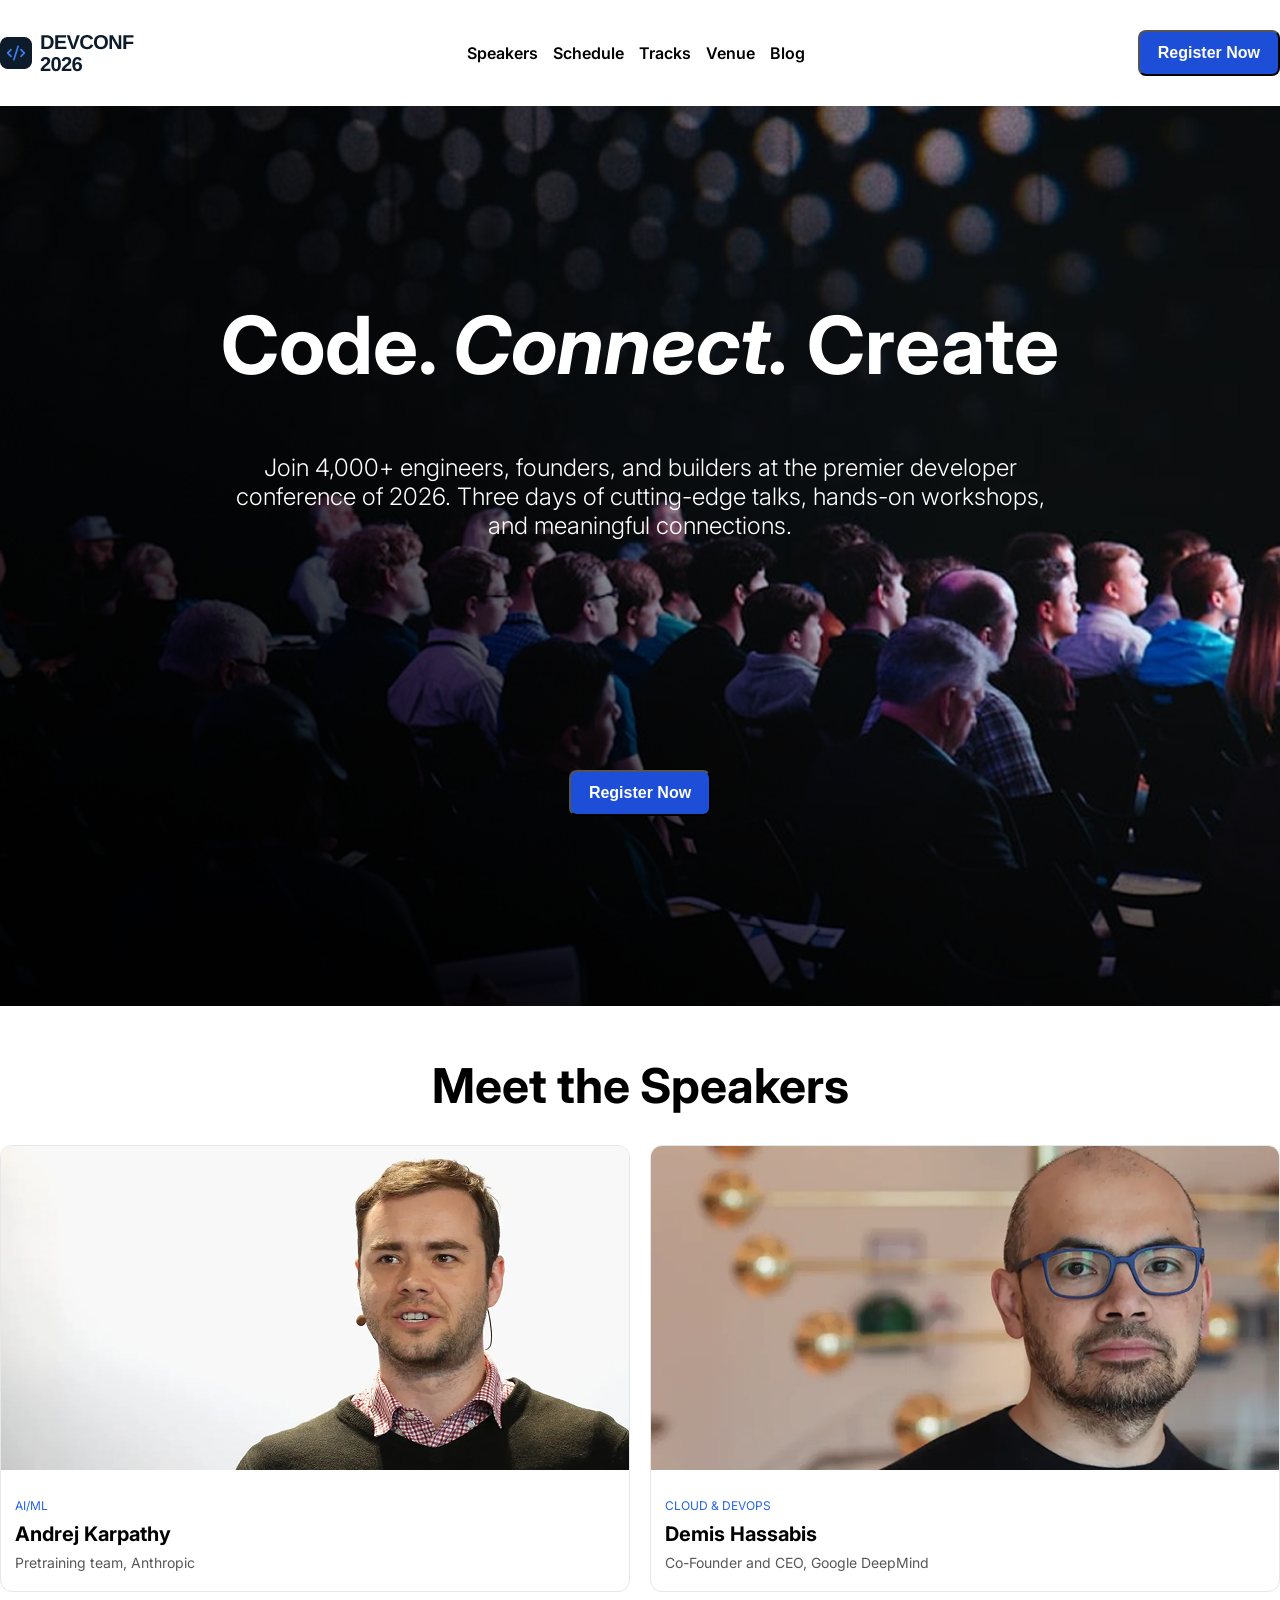
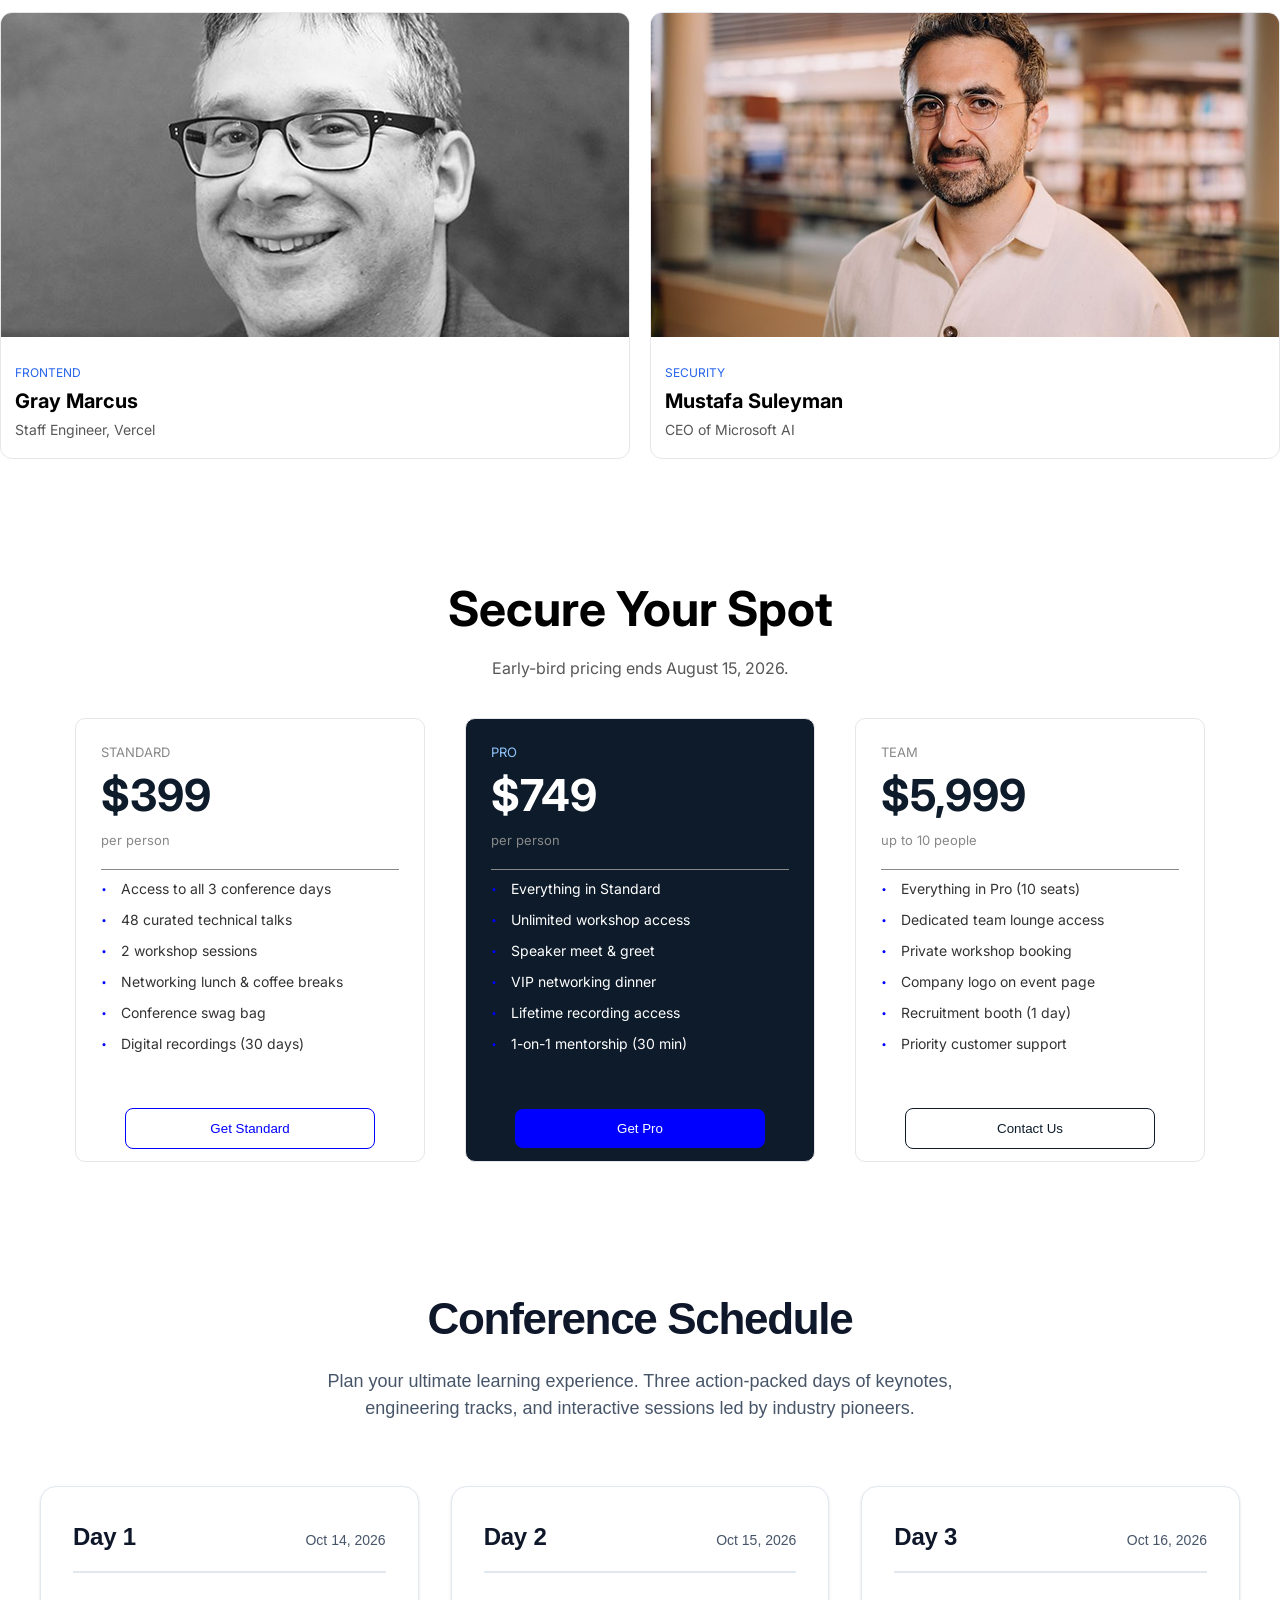
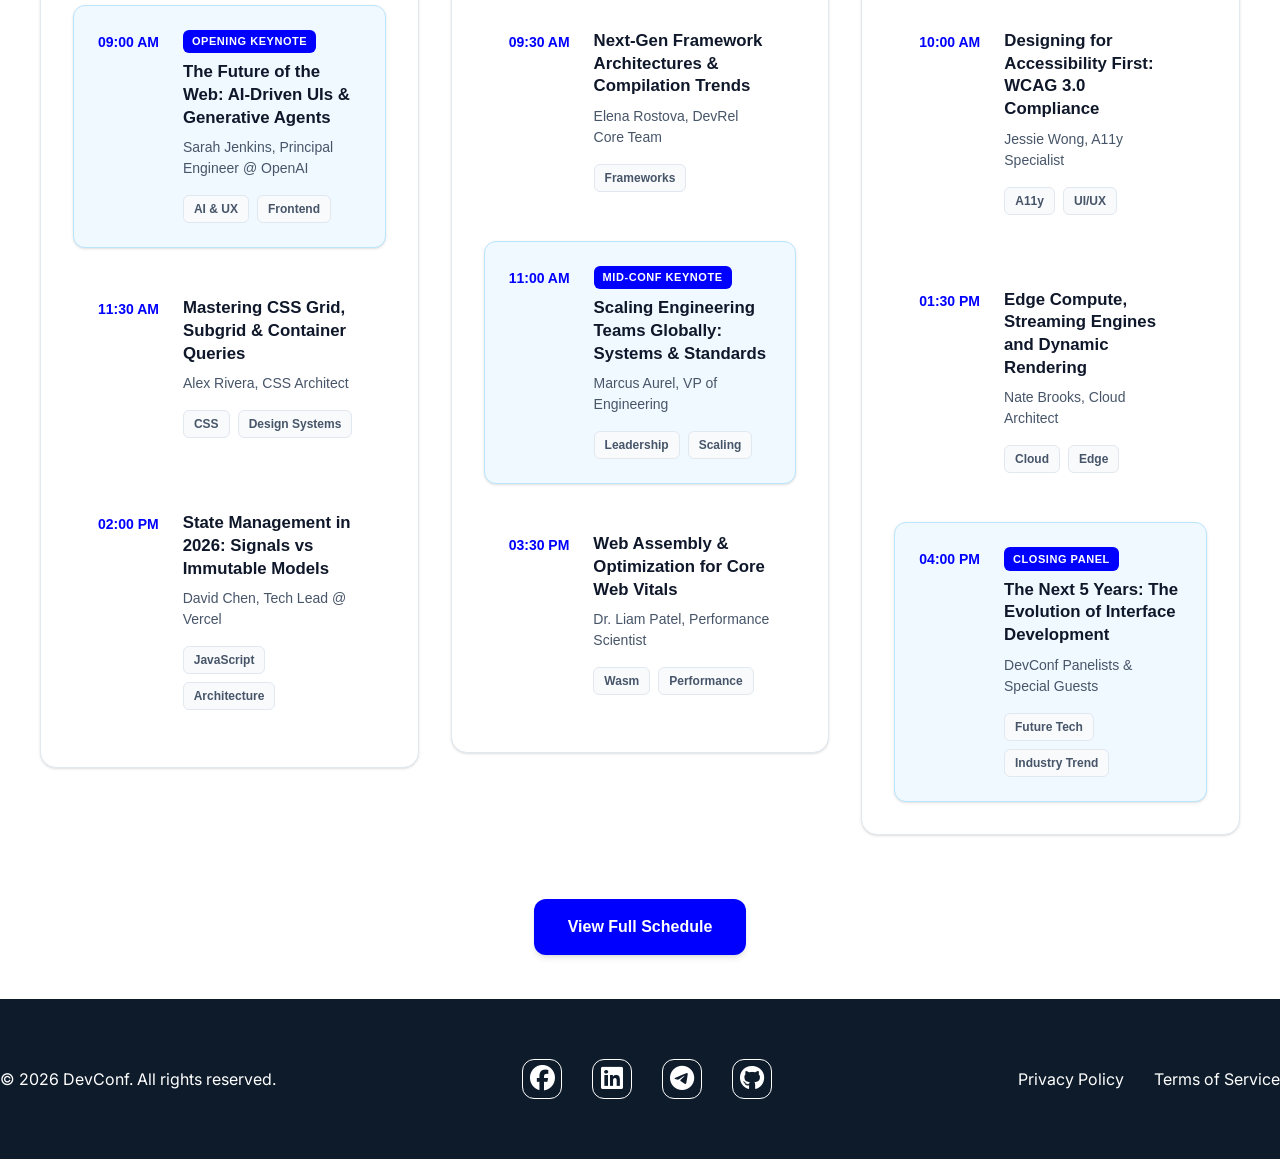
==== commit abb8c47a: "Generate a relevant section with AI has done change code" ====
--- a/index.html
+++ b/index.html
@@ -143,8 +143,8 @@
             <div class="schedule-container">
                 <header class="schedule-header">
                     <h2 class="schedule-title">Conference Schedule</h2>
-                    <p class="schedule-subtitle">Plan your ultimate learning experience. Three tracks of deep-dives,
-                        keynotes, and hands-on sessions led by industry pioneers.</p>
+                    <p class="schedule-subtitle">Plan your ultimate learning experience. Three action-packed days of
+                        keynotes, engineering tracks, and interactive sessions led by industry pioneers.</p>
                 </header>
 
                 <div class="schedule-grid">
@@ -157,9 +157,10 @@
                             <div class="session-item keynote">
                                 <time class="session-time" datetime="09:00">09:00 AM</time>
                                 <div class="session-content">
-                                    <span class="badge badge-accent">Keynote</span>
-                                    <h4 class="session-title">The Future of the Web: AI-Driven UIs</h4>
-                                    <p class="session-speaker">Sarah Jenkins, Principal Engineer</p>
+                                    <span class="badge badge-accent">Opening Keynote</span>
+                                    <h4 class="session-title">The Future of the Web: AI-Driven UIs & Generative Agents
+                                    </h4>
+                                    <p class="session-speaker">Sarah Jenkins, Principal Engineer @ OpenAI</p>
                                     <div class="badge-group">
                                         <span class="badge">AI & UX</span>
                                         <span class="badge">Frontend</span>
@@ -169,7 +170,7 @@
                             <div class="session-item">
                                 <time class="session-time" datetime="11:30">11:30 AM</time>
                                 <div class="session-content">
-                                    <h4 class="session-title">Mastering CSS Grid & Subgrid</h4>
+                                    <h4 class="session-title">Mastering CSS Grid, Subgrid & Container Queries</h4>
                                     <p class="session-speaker">Alex Rivera, CSS Architect</p>
                                     <div class="badge-group">
                                         <span class="badge">CSS</span>
@@ -180,10 +181,11 @@
                             <div class="session-item">
                                 <time class="session-time" datetime="14:00">02:00 PM</time>
                                 <div class="session-content">
-                                    <h4 class="session-title">State Management in 2026</h4>
-                                    <p class="session-speaker">David Chen, Tech Lead</p>
+                                    <h4 class="session-title">State Management in 2026: Signals vs Immutable Models</h4>
+                                    <p class="session-speaker">David Chen, Tech Lead @ Vercel</p>
                                     <div class="badge-group">
                                         <span class="badge">JavaScript</span>
+                                        <span class="badge">Architecture</span>
                                     </div>
                                 </div>
                             </div>
@@ -199,8 +201,8 @@
                             <div class="session-item">
                                 <time class="session-time" datetime="09:30">09:30 AM</time>
                                 <div class="session-content">
-                                    <h4 class="session-title">Next-Gen Framework Architectures</h4>
-                                    <p class="session-speaker">Elena Rostova, Core Dev</p>
+                                    <h4 class="session-title">Next-Gen Framework Architectures & Compilation Trends</h4>
+                                    <p class="session-speaker">Elena Rostova, DevRel Core Team</p>
                                     <div class="badge-group">
                                         <span class="badge">Frameworks</span>
                                     </div>
@@ -209,9 +211,10 @@
                             <div class="session-item keynote">
                                 <time class="session-time" datetime="11:00">11:00 AM</time>
                                 <div class="session-content">
-                                    <span class="badge badge-accent">Keynote</span>
-                                    <h4 class="session-title">Scaling Engineering Teams globally</h4>
-                                    <p class="session-speaker">Marcus Aurel, VP of Eng</p>
+                                    <span class="badge badge-accent">Mid-Conf Keynote</span>
+                                    <h4 class="session-title">Scaling Engineering Teams Globally: Systems & Standards
+                                    </h4>
+                                    <p class="session-speaker">Marcus Aurel, VP of Engineering</p>
                                     <div class="badge-group">
                                         <span class="badge">Leadership</span>
                                         <span class="badge">Scaling</span>
@@ -221,7 +224,7 @@
                             <div class="session-item">
                                 <time class="session-time" datetime="15:30">03:30 PM</time>
                                 <div class="session-content">
-                                    <h4 class="session-title">Web Assembly & Core Web Vitals</h4>
+                                    <h4 class="session-title">Web Assembly & Optimization for Core Web Vitals</h4>
                                     <p class="session-speaker">Dr. Liam Patel, Performance Scientist</p>
                                     <div class="badge-group">
                                         <span class="badge">Wasm</span>
@@ -241,7 +244,8 @@
                             <div class="session-item">
                                 <time class="session-time" datetime="10:00">10:00 AM</time>
                                 <div class="session-content">
-                                    <h4 class="session-title">Designing for Accessibility First</h4>
+                                    <h4 class="session-title">Designing for Accessibility First: WCAG 3.0 Compliance
+                                    </h4>
                                     <p class="session-speaker">Jessie Wong, A11y Specialist</p>
                                     <div class="badge-group">
                                         <span class="badge">A11y</span>
@@ -252,7 +256,7 @@
                             <div class="session-item">
                                 <time class="session-time" datetime="13:30">01:30 PM</time>
                                 <div class="session-content">
-                                    <h4 class="session-title">Edge Compute and Dynamic Rendering</h4>
+                                    <h4 class="session-title">Edge Compute, Streaming Engines and Dynamic Rendering</h4>
                                     <p class="session-speaker">Nate Brooks, Cloud Architect</p>
                                     <div class="badge-group">
                                         <span class="badge">Cloud</span>
@@ -263,11 +267,13 @@
                             <div class="session-item keynote">
                                 <time class="session-time" datetime="16:00">04:00 PM</time>
                                 <div class="session-content">
-                                    <span class="badge badge-accent">Keynote</span>
-                                    <h4 class="session-title">Closing Panel: The Next 5 Years</h4>
-                                    <p class="session-speaker">DevConf Panelists</p>
+                                    <span class="badge badge-accent">Closing Panel</span>
+                                    <h4 class="session-title">The Next 5 Years: The Evolution of Interface Development
+                                    </h4>
+                                    <p class="session-speaker">DevConf Panelists & Special Guests</p>
                                     <div class="badge-group">
                                         <span class="badge">Future Tech</span>
+                                        <span class="badge">Industry Trend</span>
                                     </div>
                                 </div>
                             </div>
@@ -276,7 +282,7 @@
                 </div>
 
                 <div class="schedule-actions">
-                    <a href="/schedule" class="btn-primary">View Full Schedule</a>
+                    <a href="/schedule.html" class="btn-primary">View Full Schedule</a>
                 </div>
             </div>
         </section>
--- a/style.css
+++ b/style.css
@@ -2,12 +2,13 @@
 
 @import url('https://fonts.googleapis.com/css2?family=Inter:ital,opsz,wght@0,14..32,100..900;1,14..32,100..900&display=swap');
 
+
 :root {
-    /* Design Tokens */
+    /* Design Tokens - Seamless Integration Matchers */
     --clr-bg-white: #ffffff;
     --clr-bg-alt: #f8fafc;
-    --clr-primary: #0284c7;
-    --clr-primary-hover: #0369a1;
+    --clr-primary: blue;
+    --clr-primary-hover: #0f172a;
     --clr-text-main: #0f172a;
     --clr-text-muted: #475569;
     --clr-border: #e2e8f0;
@@ -31,6 +32,7 @@
     
     --transition-smooth: all 0.3s cubic-bezier(0.4, 0, 0.2, 1);
 }
+
 
 *{
     margin: 0;
@@ -150,7 +152,7 @@
 }
 
 .speaker .cards .card {
-    border: solid 1px #e5e7eb;
+    border: solid 1.5px #e5e7eb;
     border-radius: 12px;
     overflow: hidden;
     
@@ -300,14 +302,13 @@
 /* section pricing end */
 
 /* Generate a relevant section with AI start */
-* Base Layout & Hierarchy */
+/* Base Layout & Hierarchy */
 .schedule-section {
     background-color: var(--clr-bg-white);
-    padding: var(--space-xxl) var(--space-md);
+    padding: var(--space-md);
     font-family: -apple-system, BlinkMacSystemFont, "Segoe UI", Roboto, Helvetica, Arial, sans-serif;
     color: var(--clr-text-main);
     line-height: 1.5;
-    margin-bottom: 20px;
 }
 
 .schedule-container {
@@ -334,11 +335,11 @@
     color: var(--clr-text-muted);
 }
 
-/* Responsive Grid Integration */
+/* Responsive Grid Integration (Desktop-First architecture layout fallback) */
 .schedule-grid {
     display: grid;
     gap: var(--space-lg);
-    grid-template-columns: 1fr;
+    grid-template-columns: repeat(3, 1fr);
     margin-bottom: var(--space-xl);
     align-items: start;
 }
